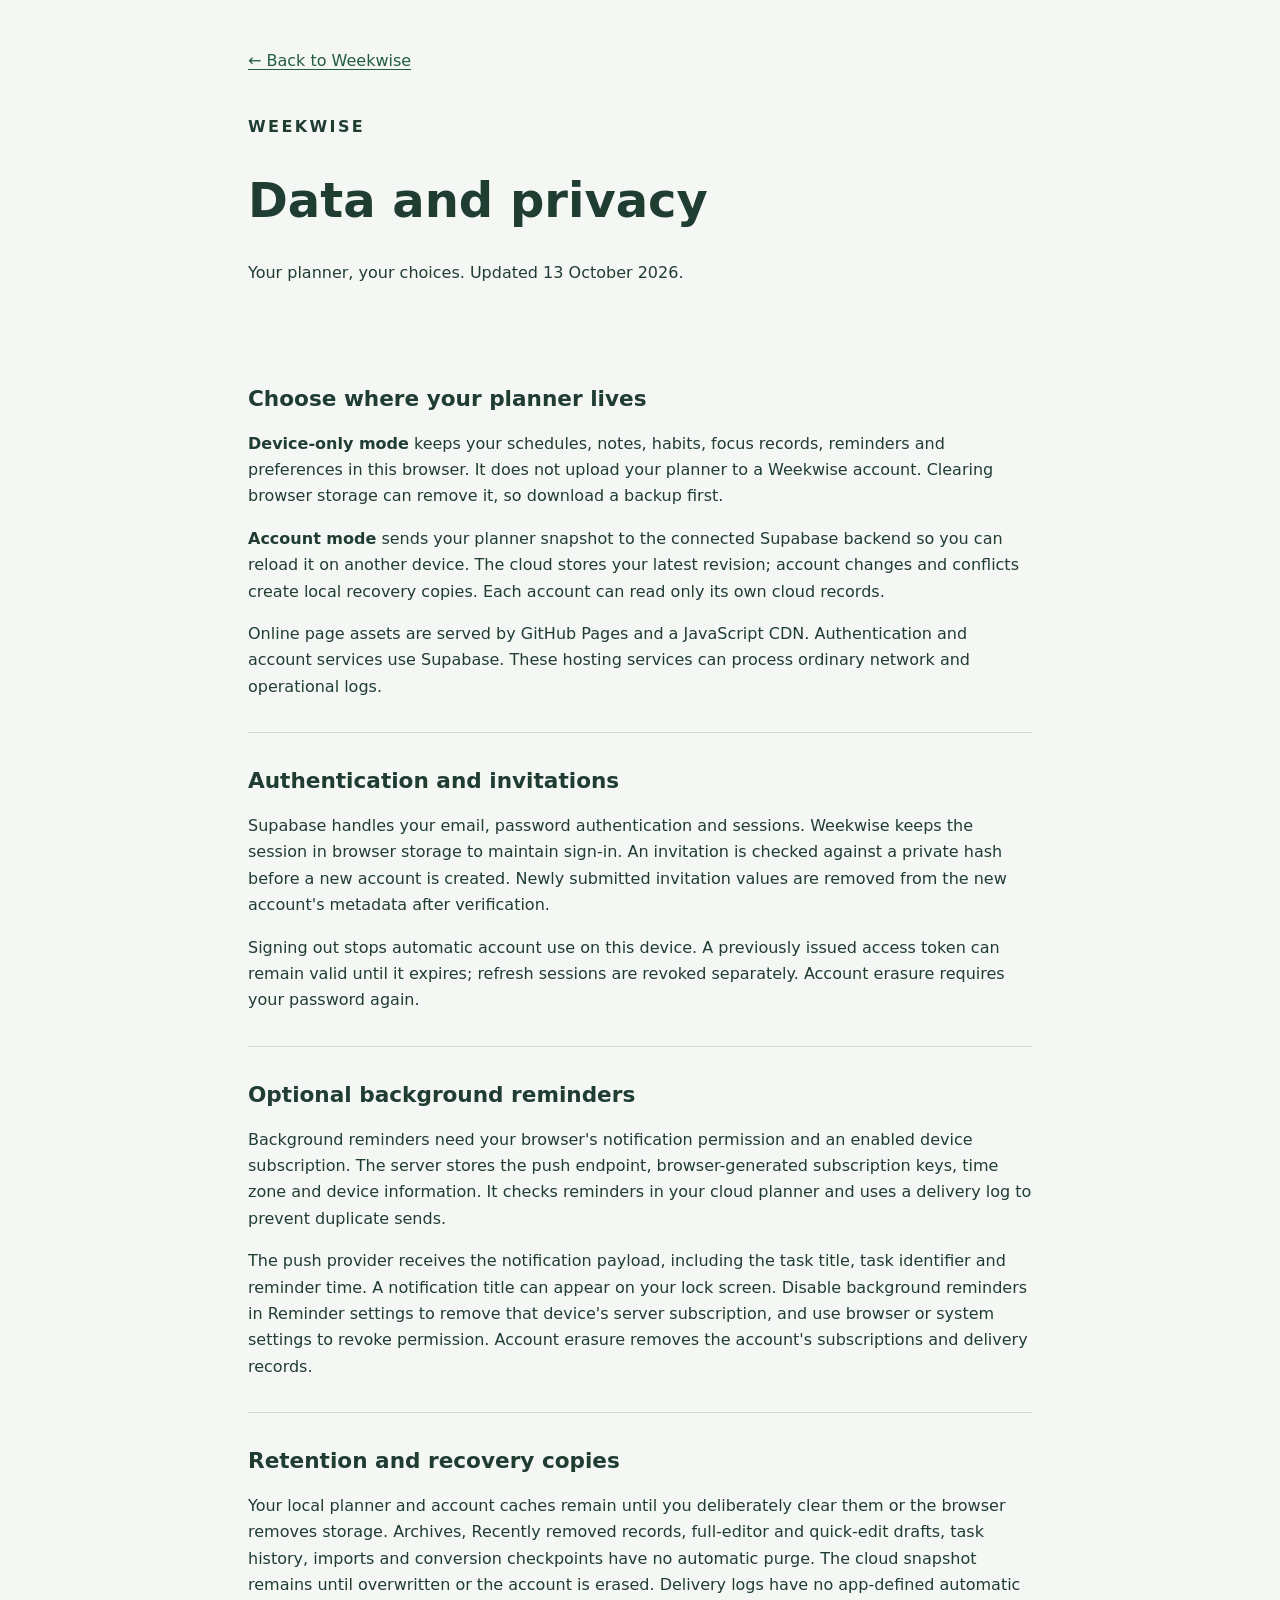
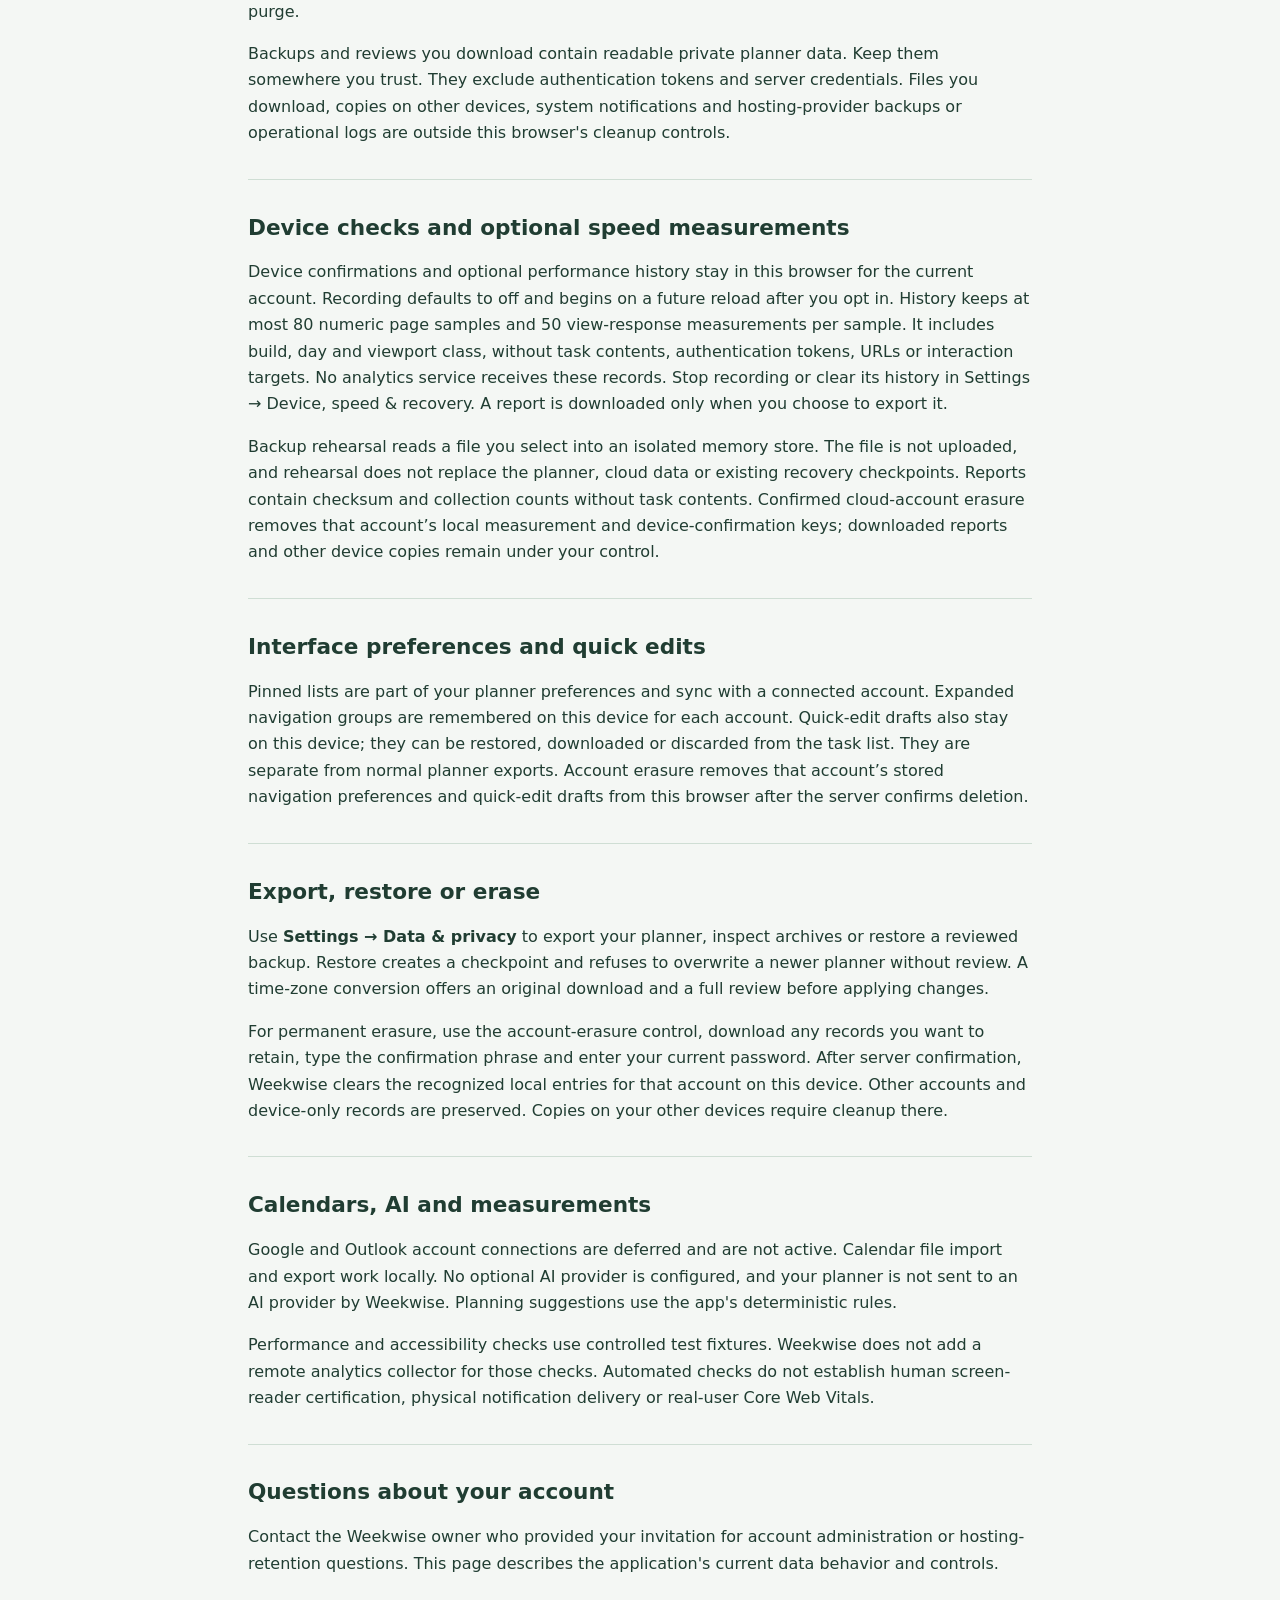
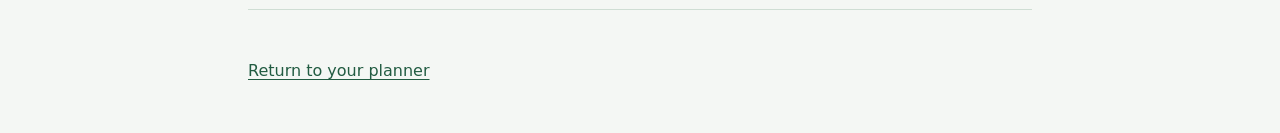
==== privacy.html @ 441f397d "Add private device evidence, safe backup rehearsal and cross-browser checks" ====
<!doctype html>
<html lang="en"><head><meta charset="utf-8"><meta name="viewport" content="width=device-width,initial-scale=1"><meta name="color-scheme" content="light dark"><title>Data and privacy · Weekwise</title><link rel="icon" href="./icons/icon.svg"><link rel="stylesheet" href="./css/weekwise-privacy.css"></head>
<body><a class="skip-link" href="#privacyMain">Skip to privacy information</a><header><a href="./">← Back to Weekwise</a><p>WEEKWISE</p><h1>Data and privacy</h1><p>Your planner, your choices. Updated 13 October 2026.</p></header>
<main id="privacyMain" tabindex="-1">
<section><h2>Choose where your planner lives</h2><p><strong>Device-only mode</strong> keeps your schedules, notes, habits, focus records, reminders and preferences in this browser. It does not upload your planner to a Weekwise account. Clearing browser storage can remove it, so download a backup first.</p><p><strong>Account mode</strong> sends your planner snapshot to the connected Supabase backend so you can reload it on another device. The cloud stores your latest revision; account changes and conflicts create local recovery copies. Each account can read only its own cloud records.</p><p>Online page assets are served by GitHub Pages and a JavaScript CDN. Authentication and account services use Supabase. These hosting services can process ordinary network and operational logs.</p></section>
<section><h2>Authentication and invitations</h2><p>Supabase handles your email, password authentication and sessions. Weekwise keeps the session in browser storage to maintain sign-in. An invitation is checked against a private hash before a new account is created. Newly submitted invitation values are removed from the new account's metadata after verification.</p><p>Signing out stops automatic account use on this device. A previously issued access token can remain valid until it expires; refresh sessions are revoked separately. Account erasure requires your password again.</p></section>
<section><h2>Optional background reminders</h2><p>Background reminders need your browser's notification permission and an enabled device subscription. The server stores the push endpoint, browser-generated subscription keys, time zone and device information. It checks reminders in your cloud planner and uses a delivery log to prevent duplicate sends.</p><p>The push provider receives the notification payload, including the task title, task identifier and reminder time. A notification title can appear on your lock screen. Disable background reminders in Reminder settings to remove that device's server subscription, and use browser or system settings to revoke permission. Account erasure removes the account's subscriptions and delivery records.</p></section>
<section><h2>Retention and recovery copies</h2><p>Your local planner and account caches remain until you deliberately clear them or the browser removes storage. Archives, Recently removed records, full-editor and quick-edit drafts, task history, imports and conversion checkpoints have no automatic purge. The cloud snapshot remains until overwritten or the account is erased. Delivery logs have no app-defined automatic purge.</p><p>Backups and reviews you download contain readable private planner data. Keep them somewhere you trust. They exclude authentication tokens and server credentials. Files you download, copies on other devices, system notifications and hosting-provider backups or operational logs are outside this browser's cleanup controls.</p></section>
<section><h2>Device checks and optional speed measurements</h2><p>Device confirmations and optional performance history stay in this browser for the current account. Recording defaults to off and begins on a future reload after you opt in. History keeps at most 80 numeric page samples and 50 view-response measurements per sample. It includes build, day and viewport class, without task contents, authentication tokens, URLs or interaction targets. No analytics service receives these records. Stop recording or clear its history in Settings → Device, speed &amp; recovery. A report is downloaded only when you choose to export it.</p><p>Backup rehearsal reads a file you select into an isolated memory store. The file is not uploaded, and rehearsal does not replace the planner, cloud data or existing recovery checkpoints. Reports contain checksum and collection counts without task contents. Confirmed cloud-account erasure removes that account’s local measurement and device-confirmation keys; downloaded reports and other device copies remain under your control.</p></section><section><h2>Interface preferences and quick edits</h2><p>Pinned lists are part of your planner preferences and sync with a connected account. Expanded navigation groups are remembered on this device for each account. Quick-edit drafts also stay on this device; they can be restored, downloaded or discarded from the task list. They are separate from normal planner exports. Account erasure removes that account’s stored navigation preferences and quick-edit drafts from this browser after the server confirms deletion.</p></section>
<section><h2>Export, restore or erase</h2><p>Use <strong>Settings → Data & privacy</strong> to export your planner, inspect archives or restore a reviewed backup. Restore creates a checkpoint and refuses to overwrite a newer planner without review. A time-zone conversion offers an original download and a full review before applying changes.</p><p>For permanent erasure, use the account-erasure control, download any records you want to retain, type the confirmation phrase and enter your current password. After server confirmation, Weekwise clears the recognized local entries for that account on this device. Other accounts and device-only records are preserved. Copies on your other devices require cleanup there.</p></section>
<section><h2>Calendars, AI and measurements</h2><p>Google and Outlook account connections are deferred and are not active. Calendar file import and export work locally. No optional AI provider is configured, and your planner is not sent to an AI provider by Weekwise. Planning suggestions use the app's deterministic rules.</p><p>Performance and accessibility checks use controlled test fixtures. Weekwise does not add a remote analytics collector for those checks. Automated checks do not establish human screen-reader certification, physical notification delivery or real-user Core Web Vitals.</p></section>
<section><h2>Questions about your account</h2><p>Contact the Weekwise owner who provided your invitation for account administration or hosting-retention questions. This page describes the application's current data behavior and controls.</p></section>
</main><footer><a href="./">Return to your planner</a></footer></body></html>
---- css/weekwise-privacy.css ----
:root{color-scheme:light dark;font-family:system-ui,sans-serif;line-height:1.65;color:#203d32;background:#f4f7f4}*{box-sizing:border-box}body{margin:0}header,main,footer{max-width:52rem;margin:auto;padding:1.5rem}header{padding-top:3rem}header p:first-of-type{letter-spacing:.15em;font-weight:700;margin-top:2.5rem}h1{font-size:clamp(2rem,7vw,3rem);line-height:1.15}h2{font-size:1.35rem;line-height:1.3}section{padding:1rem 0;border-bottom:1px solid #cfded4}a{color:#225c42;text-underline-offset:.2em}a:focus-visible{outline:3px solid #438f61;outline-offset:4px}.skip-link{position:absolute;top:0;left:1rem;padding:.75rem;background:#fff;transform:translateY(-120%)}.skip-link:focus{transform:none}p{overflow-wrap:anywhere}footer{padding-bottom:3rem}@media(prefers-color-scheme:dark){:root{color:#e2efe5;background:#13271f}a{color:#9ad7ae}section{border-color:#395246}.skip-link{background:#203d32}}@media(prefers-reduced-motion:reduce){*{scroll-behavior:auto}}
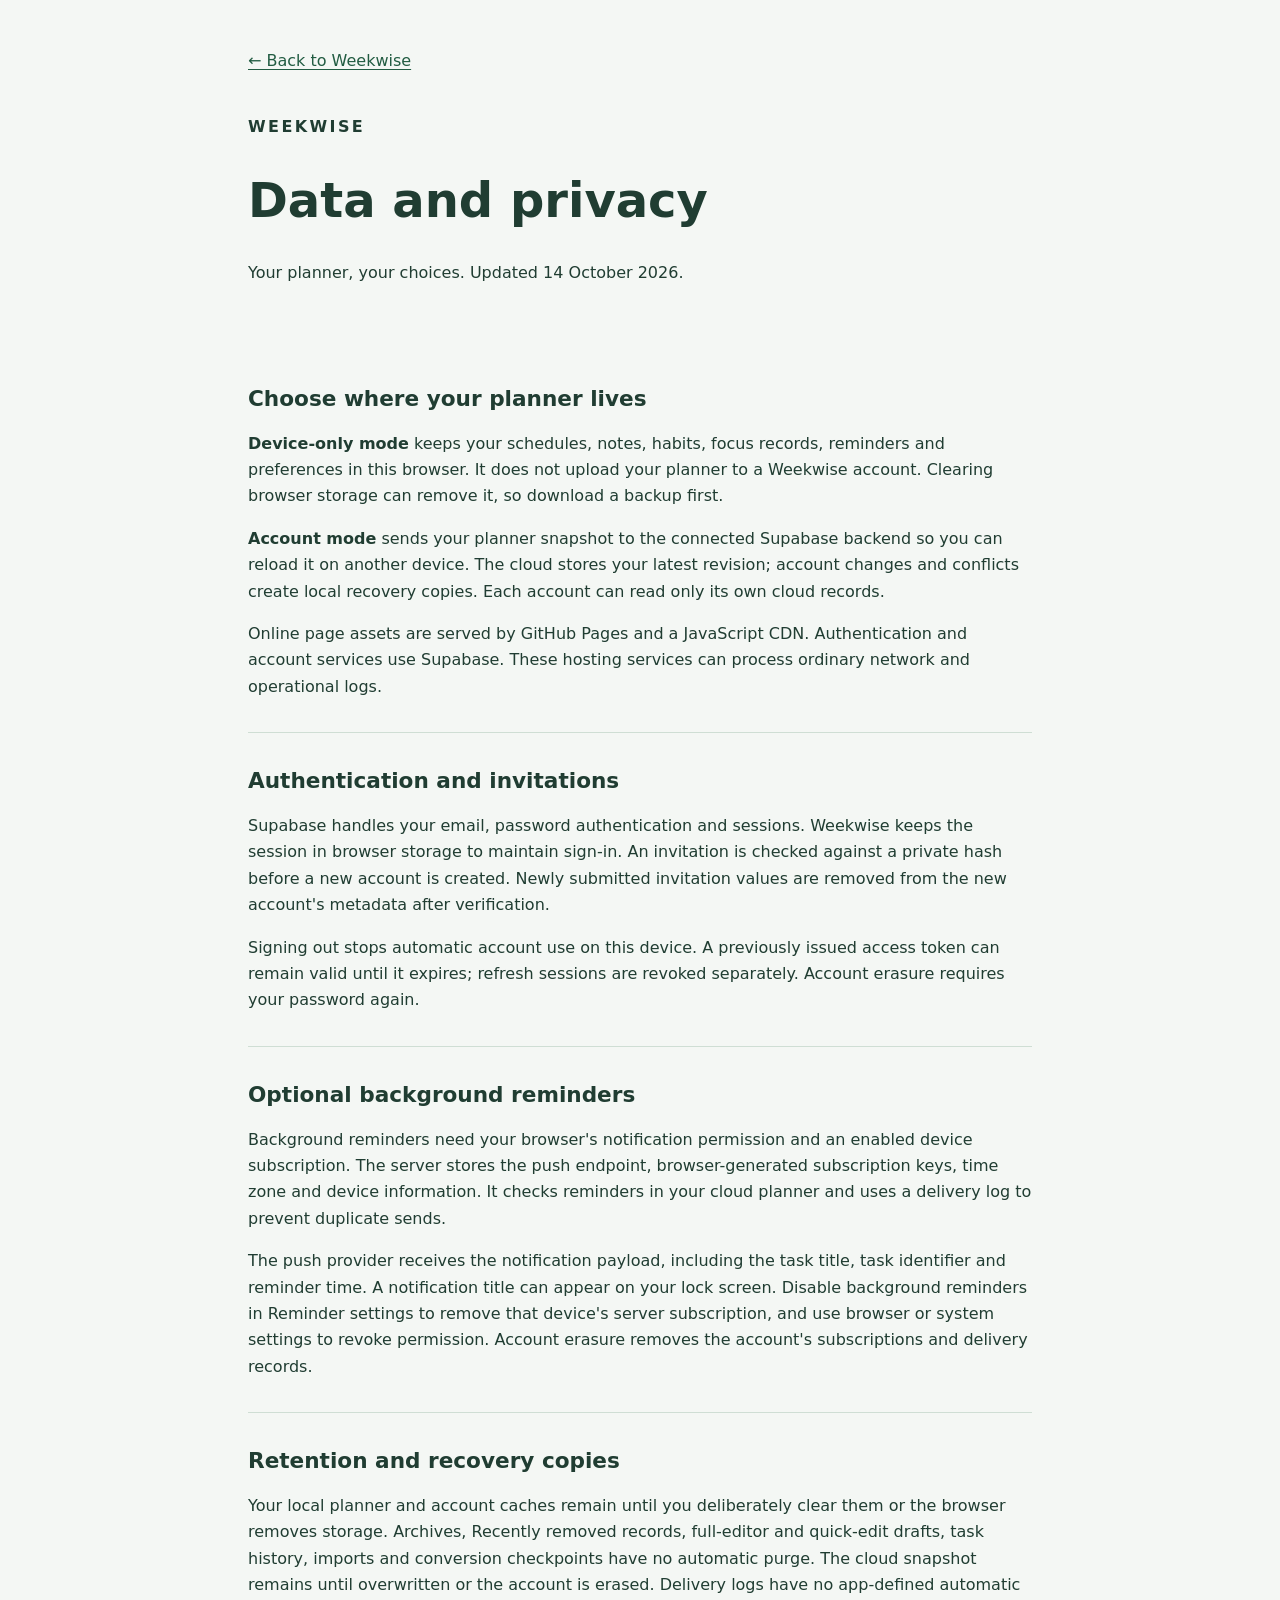
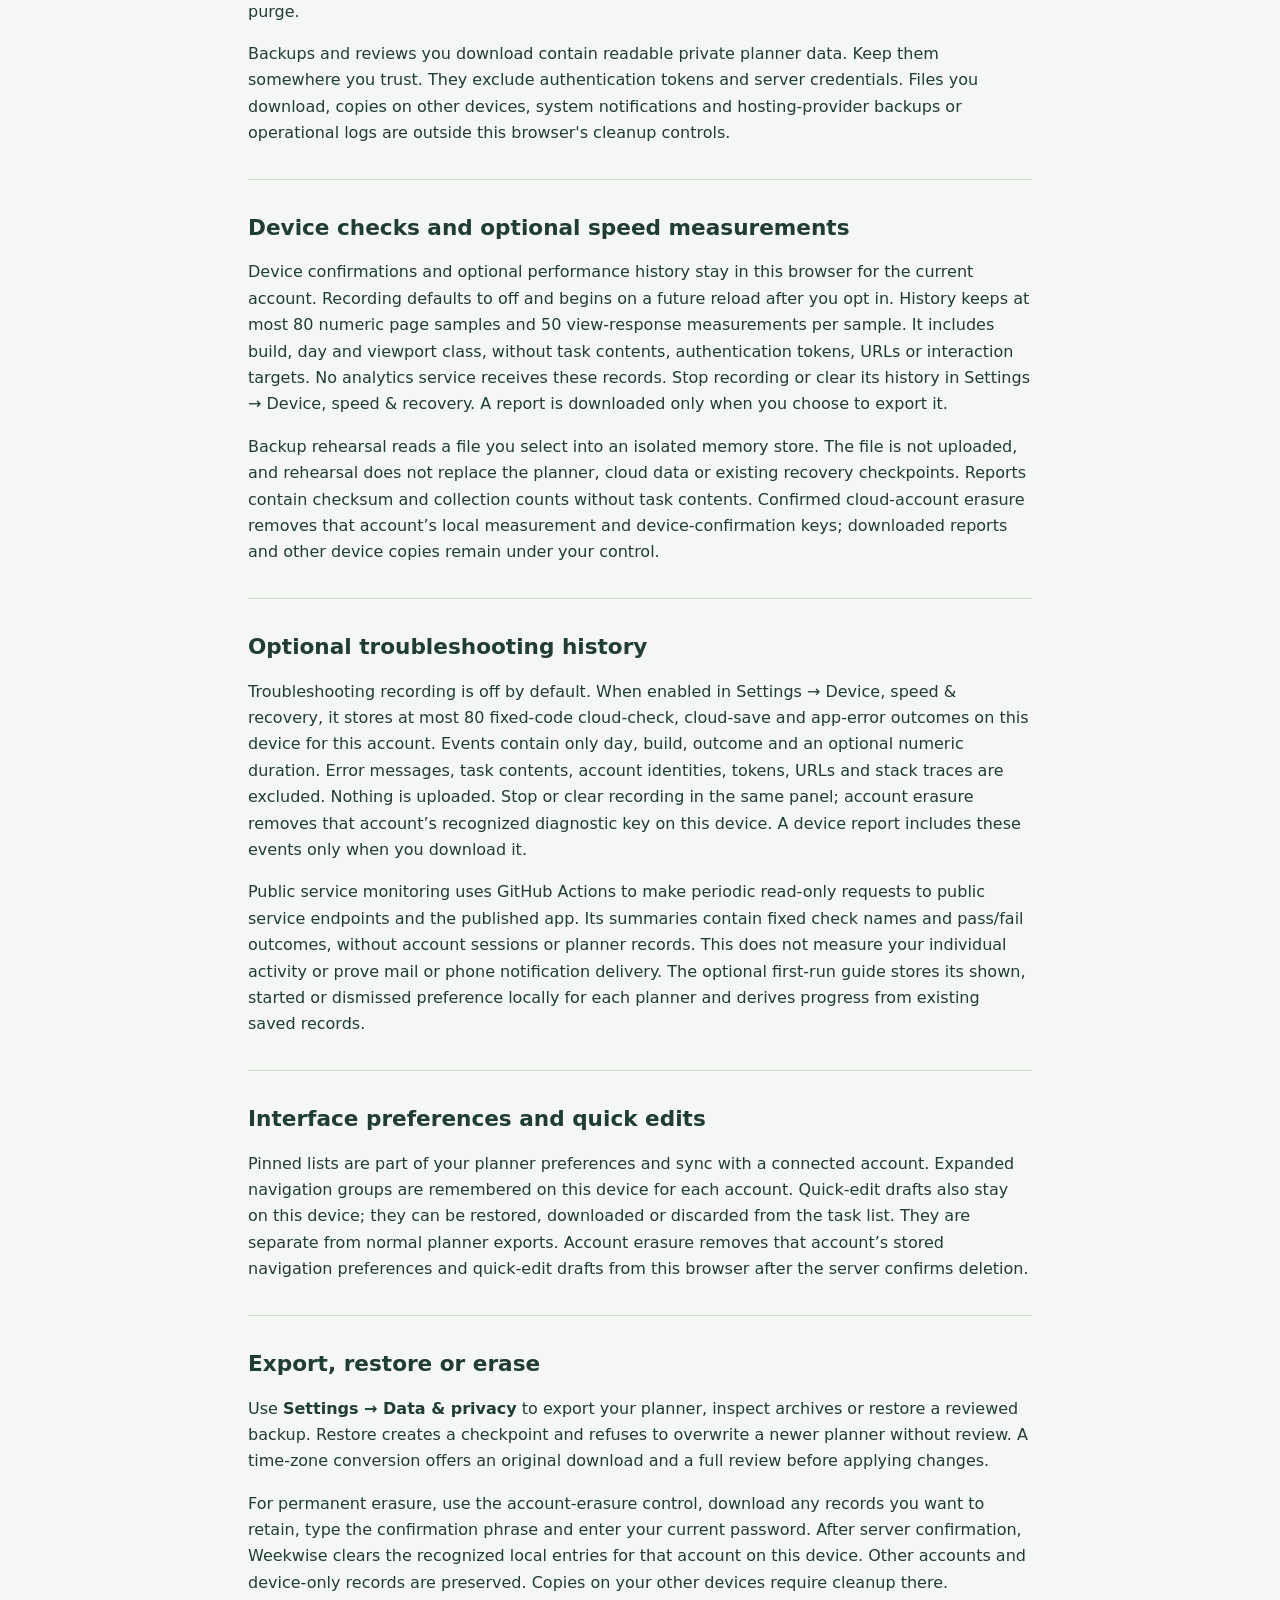
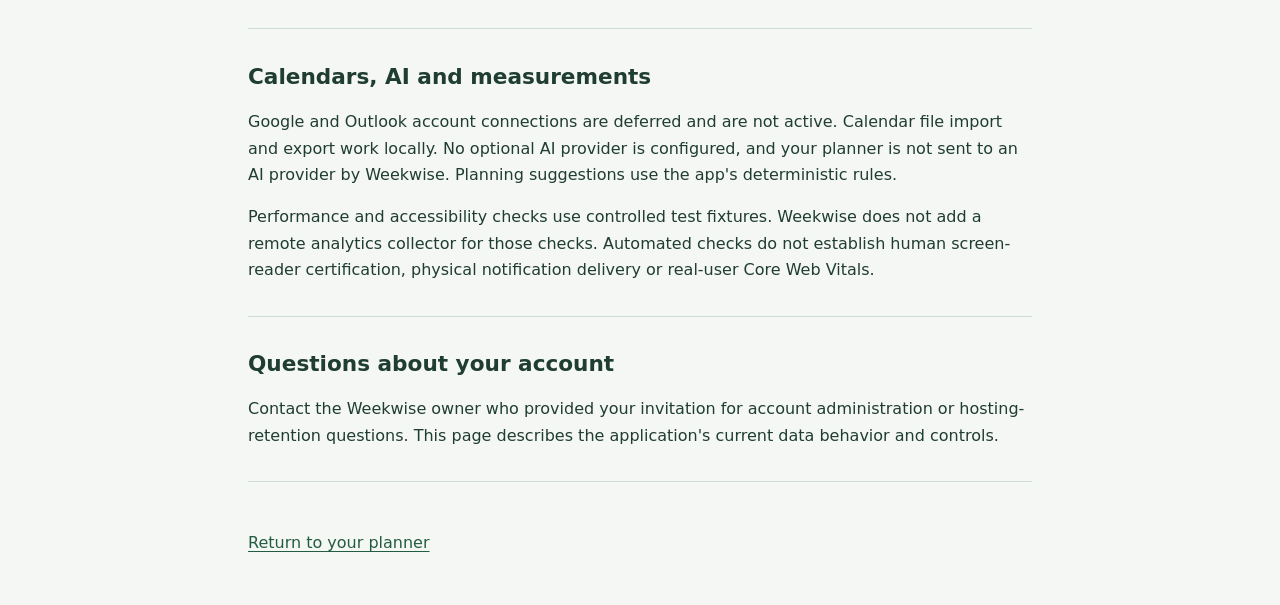
==== commit 42c3e707: "Improve Weekwise first-plan guidance, sync diagnostics and service operations" ====
--- a/privacy.html
+++ b/privacy.html
@@ -1,12 +1,12 @@
 <!doctype html>
 <html lang="en"><head><meta charset="utf-8"><meta name="viewport" content="width=device-width,initial-scale=1"><meta name="color-scheme" content="light dark"><title>Data and privacy · Weekwise</title><link rel="icon" href="./icons/icon.svg"><link rel="stylesheet" href="./css/weekwise-privacy.css"></head>
-<body><a class="skip-link" href="#privacyMain">Skip to privacy information</a><header><a href="./">← Back to Weekwise</a><p>WEEKWISE</p><h1>Data and privacy</h1><p>Your planner, your choices. Updated 13 October 2026.</p></header>
+<body><a class="skip-link" href="#privacyMain">Skip to privacy information</a><header><a href="./">← Back to Weekwise</a><p>WEEKWISE</p><h1>Data and privacy</h1><p>Your planner, your choices. Updated 14 October 2026.</p></header>
 <main id="privacyMain" tabindex="-1">
 <section><h2>Choose where your planner lives</h2><p><strong>Device-only mode</strong> keeps your schedules, notes, habits, focus records, reminders and preferences in this browser. It does not upload your planner to a Weekwise account. Clearing browser storage can remove it, so download a backup first.</p><p><strong>Account mode</strong> sends your planner snapshot to the connected Supabase backend so you can reload it on another device. The cloud stores your latest revision; account changes and conflicts create local recovery copies. Each account can read only its own cloud records.</p><p>Online page assets are served by GitHub Pages and a JavaScript CDN. Authentication and account services use Supabase. These hosting services can process ordinary network and operational logs.</p></section>
 <section><h2>Authentication and invitations</h2><p>Supabase handles your email, password authentication and sessions. Weekwise keeps the session in browser storage to maintain sign-in. An invitation is checked against a private hash before a new account is created. Newly submitted invitation values are removed from the new account's metadata after verification.</p><p>Signing out stops automatic account use on this device. A previously issued access token can remain valid until it expires; refresh sessions are revoked separately. Account erasure requires your password again.</p></section>
 <section><h2>Optional background reminders</h2><p>Background reminders need your browser's notification permission and an enabled device subscription. The server stores the push endpoint, browser-generated subscription keys, time zone and device information. It checks reminders in your cloud planner and uses a delivery log to prevent duplicate sends.</p><p>The push provider receives the notification payload, including the task title, task identifier and reminder time. A notification title can appear on your lock screen. Disable background reminders in Reminder settings to remove that device's server subscription, and use browser or system settings to revoke permission. Account erasure removes the account's subscriptions and delivery records.</p></section>
 <section><h2>Retention and recovery copies</h2><p>Your local planner and account caches remain until you deliberately clear them or the browser removes storage. Archives, Recently removed records, full-editor and quick-edit drafts, task history, imports and conversion checkpoints have no automatic purge. The cloud snapshot remains until overwritten or the account is erased. Delivery logs have no app-defined automatic purge.</p><p>Backups and reviews you download contain readable private planner data. Keep them somewhere you trust. They exclude authentication tokens and server credentials. Files you download, copies on other devices, system notifications and hosting-provider backups or operational logs are outside this browser's cleanup controls.</p></section>
-<section><h2>Device checks and optional speed measurements</h2><p>Device confirmations and optional performance history stay in this browser for the current account. Recording defaults to off and begins on a future reload after you opt in. History keeps at most 80 numeric page samples and 50 view-response measurements per sample. It includes build, day and viewport class, without task contents, authentication tokens, URLs or interaction targets. No analytics service receives these records. Stop recording or clear its history in Settings → Device, speed &amp; recovery. A report is downloaded only when you choose to export it.</p><p>Backup rehearsal reads a file you select into an isolated memory store. The file is not uploaded, and rehearsal does not replace the planner, cloud data or existing recovery checkpoints. Reports contain checksum and collection counts without task contents. Confirmed cloud-account erasure removes that account’s local measurement and device-confirmation keys; downloaded reports and other device copies remain under your control.</p></section><section><h2>Interface preferences and quick edits</h2><p>Pinned lists are part of your planner preferences and sync with a connected account. Expanded navigation groups are remembered on this device for each account. Quick-edit drafts also stay on this device; they can be restored, downloaded or discarded from the task list. They are separate from normal planner exports. Account erasure removes that account’s stored navigation preferences and quick-edit drafts from this browser after the server confirms deletion.</p></section>
+<section><h2>Device checks and optional speed measurements</h2><p>Device confirmations and optional performance history stay in this browser for the current account. Recording defaults to off and begins on a future reload after you opt in. History keeps at most 80 numeric page samples and 50 view-response measurements per sample. It includes build, day and viewport class, without task contents, authentication tokens, URLs or interaction targets. No analytics service receives these records. Stop recording or clear its history in Settings → Device, speed &amp; recovery. A report is downloaded only when you choose to export it.</p><p>Backup rehearsal reads a file you select into an isolated memory store. The file is not uploaded, and rehearsal does not replace the planner, cloud data or existing recovery checkpoints. Reports contain checksum and collection counts without task contents. Confirmed cloud-account erasure removes that account’s local measurement and device-confirmation keys; downloaded reports and other device copies remain under your control.</p></section><section><h2>Optional troubleshooting history</h2><p>Troubleshooting recording is off by default. When enabled in Settings → Device, speed &amp; recovery, it stores at most 80 fixed-code cloud-check, cloud-save and app-error outcomes on this device for this account. Events contain only day, build, outcome and an optional numeric duration. Error messages, task contents, account identities, tokens, URLs and stack traces are excluded. Nothing is uploaded. Stop or clear recording in the same panel; account erasure removes that account’s recognized diagnostic key on this device. A device report includes these events only when you download it.</p><p>Public service monitoring uses GitHub Actions to make periodic read-only requests to public service endpoints and the published app. Its summaries contain fixed check names and pass/fail outcomes, without account sessions or planner records. This does not measure your individual activity or prove mail or phone notification delivery. The optional first-run guide stores its shown, started or dismissed preference locally for each planner and derives progress from existing saved records.</p></section><section><h2>Interface preferences and quick edits</h2><p>Pinned lists are part of your planner preferences and sync with a connected account. Expanded navigation groups are remembered on this device for each account. Quick-edit drafts also stay on this device; they can be restored, downloaded or discarded from the task list. They are separate from normal planner exports. Account erasure removes that account’s stored navigation preferences and quick-edit drafts from this browser after the server confirms deletion.</p></section>
 <section><h2>Export, restore or erase</h2><p>Use <strong>Settings → Data & privacy</strong> to export your planner, inspect archives or restore a reviewed backup. Restore creates a checkpoint and refuses to overwrite a newer planner without review. A time-zone conversion offers an original download and a full review before applying changes.</p><p>For permanent erasure, use the account-erasure control, download any records you want to retain, type the confirmation phrase and enter your current password. After server confirmation, Weekwise clears the recognized local entries for that account on this device. Other accounts and device-only records are preserved. Copies on your other devices require cleanup there.</p></section>
 <section><h2>Calendars, AI and measurements</h2><p>Google and Outlook account connections are deferred and are not active. Calendar file import and export work locally. No optional AI provider is configured, and your planner is not sent to an AI provider by Weekwise. Planning suggestions use the app's deterministic rules.</p><p>Performance and accessibility checks use controlled test fixtures. Weekwise does not add a remote analytics collector for those checks. Automated checks do not establish human screen-reader certification, physical notification delivery or real-user Core Web Vitals.</p></section>
 <section><h2>Questions about your account</h2><p>Contact the Weekwise owner who provided your invitation for account administration or hosting-retention questions. This page describes the application's current data behavior and controls.</p></section>
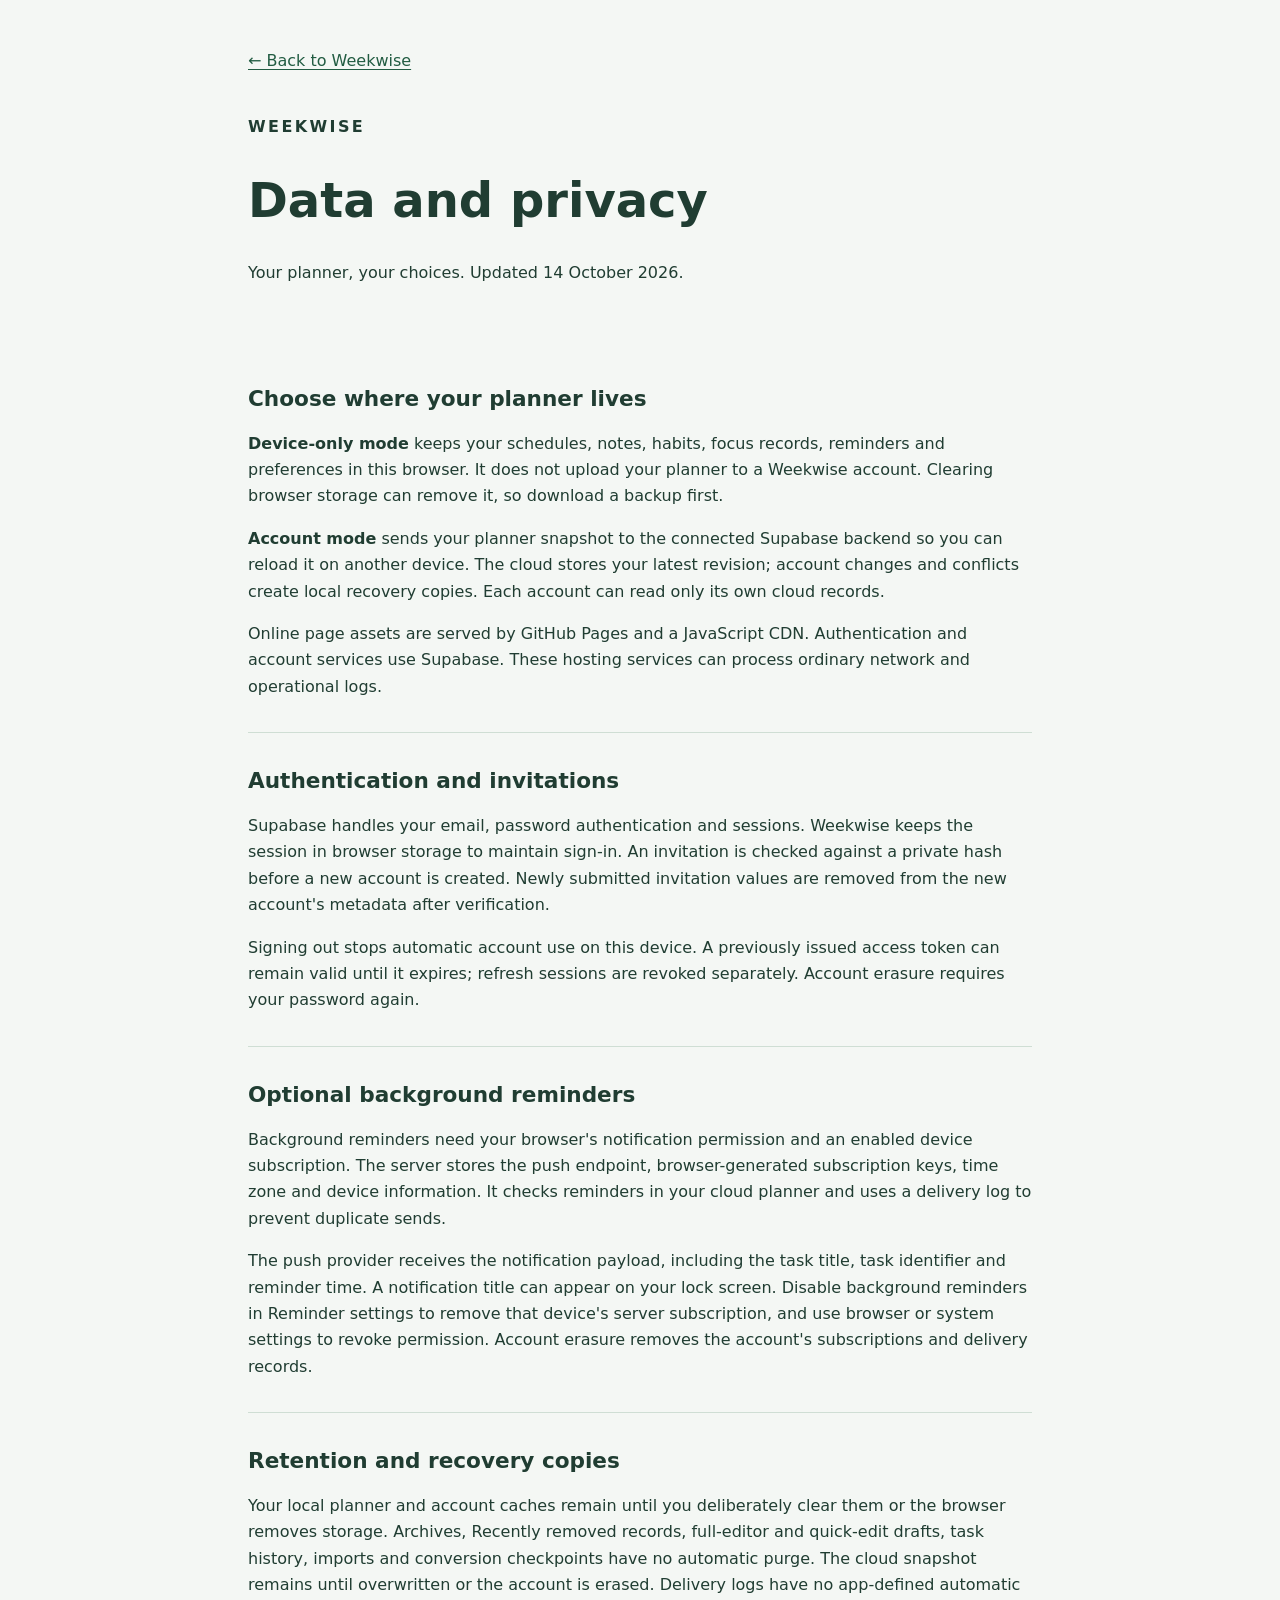
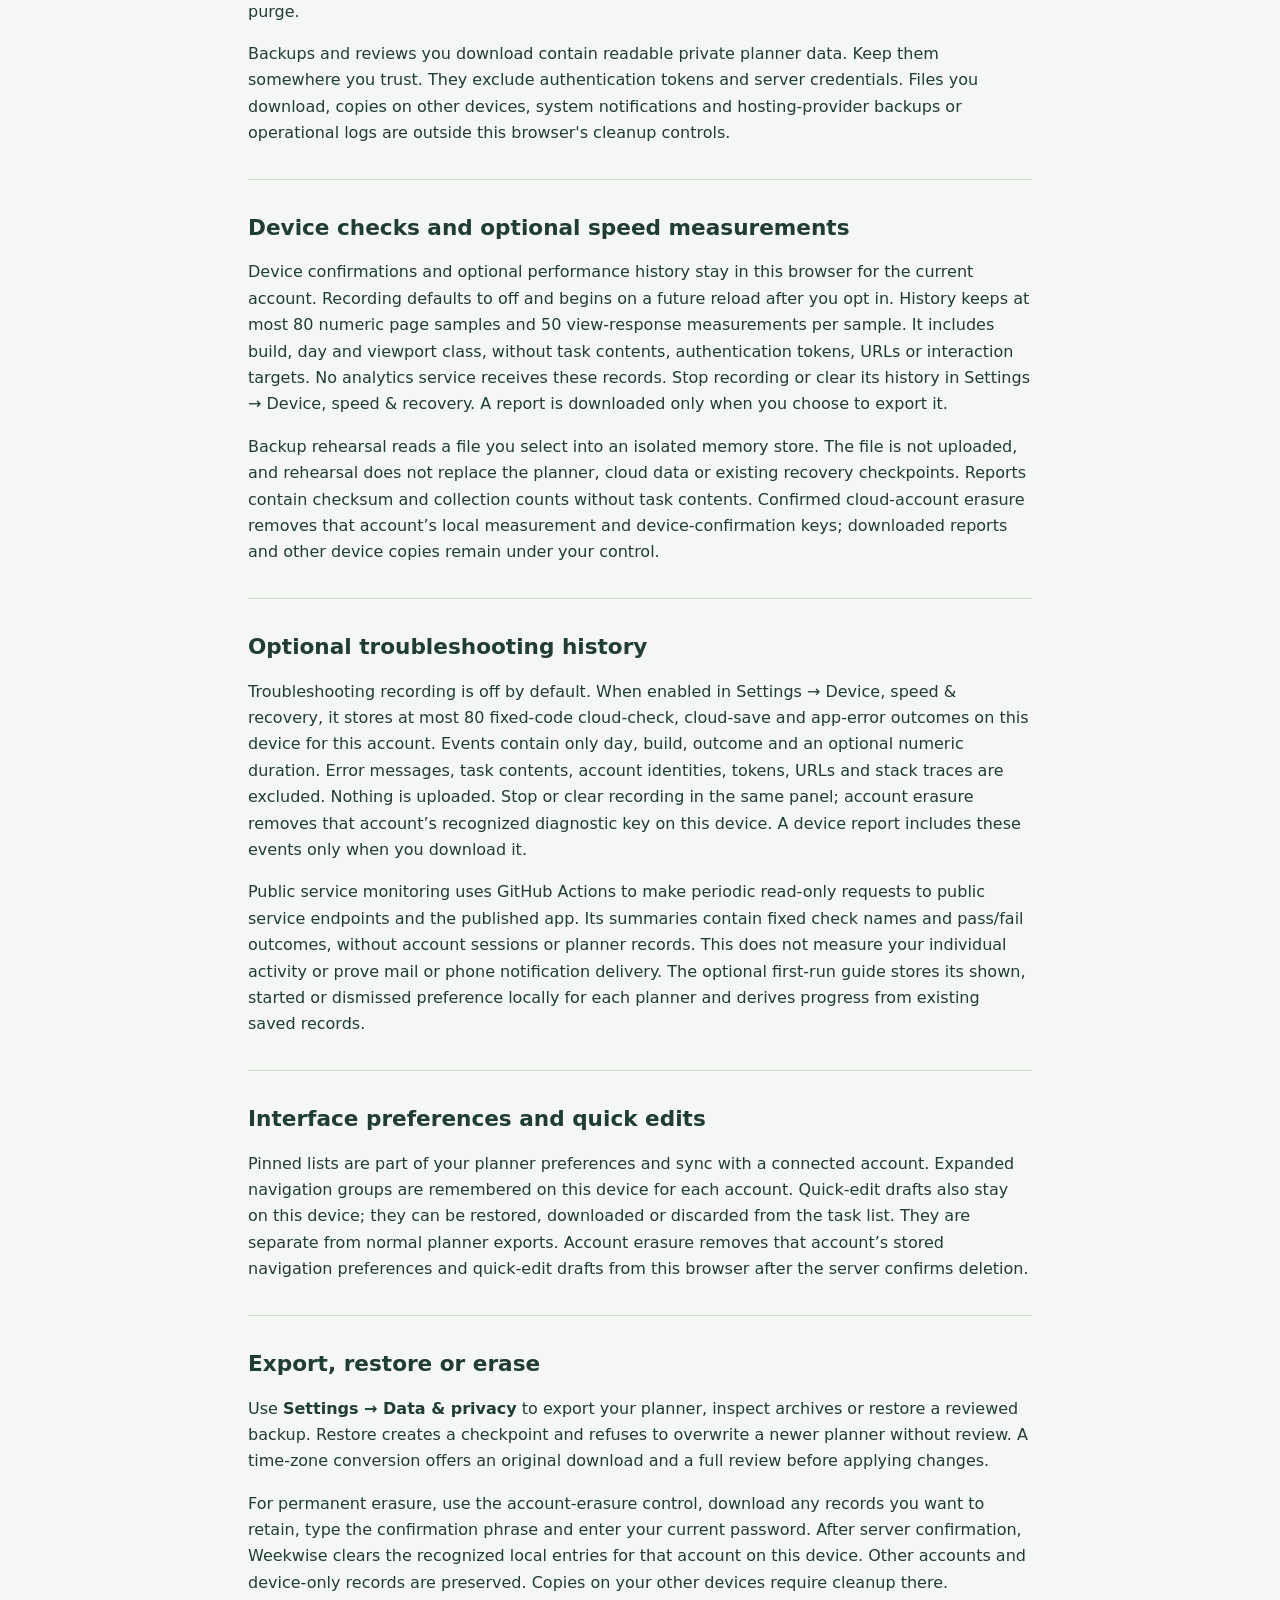
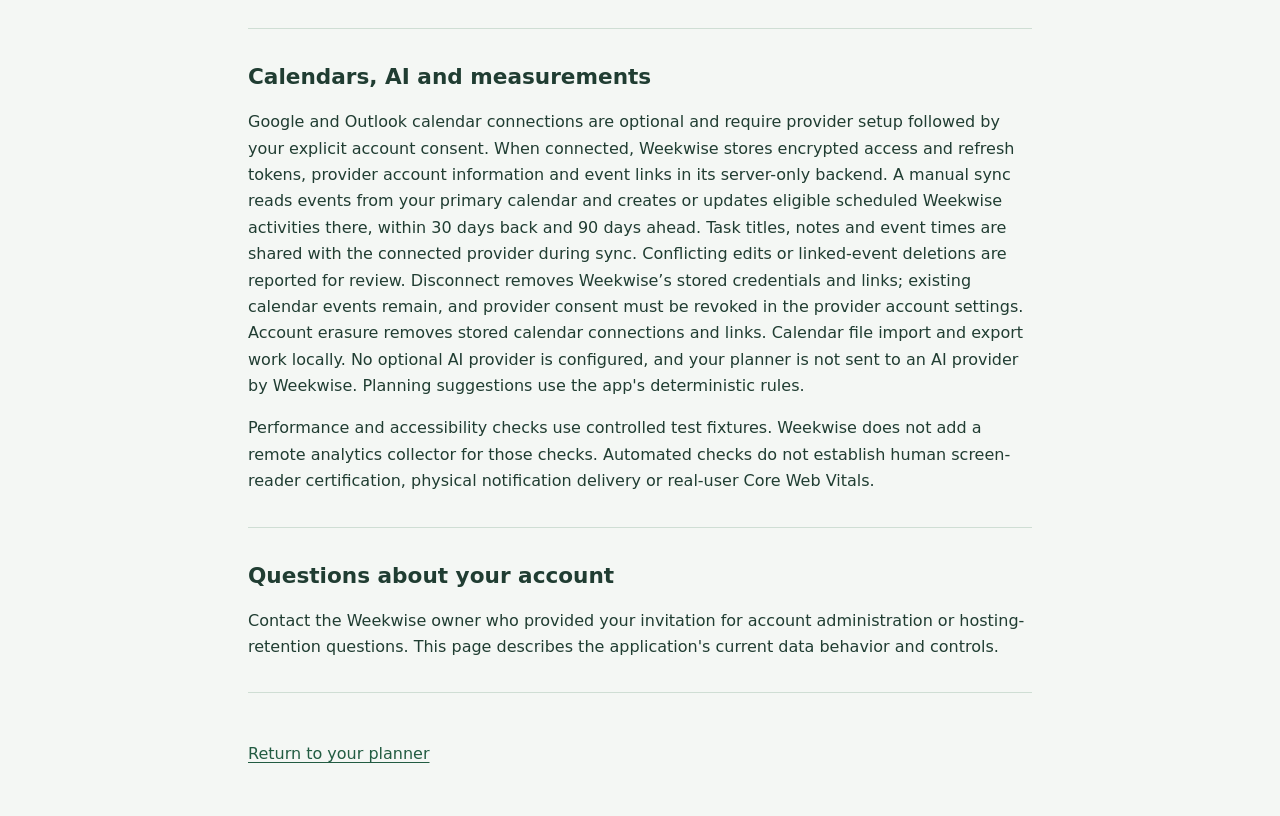
==== commit ec749eac: "Prepare safe Google and Outlook calendar activation" ====
--- a/privacy.html
+++ b/privacy.html
@@ -8,6 +8,6 @@
 <section><h2>Retention and recovery copies</h2><p>Your local planner and account caches remain until you deliberately clear them or the browser removes storage. Archives, Recently removed records, full-editor and quick-edit drafts, task history, imports and conversion checkpoints have no automatic purge. The cloud snapshot remains until overwritten or the account is erased. Delivery logs have no app-defined automatic purge.</p><p>Backups and reviews you download contain readable private planner data. Keep them somewhere you trust. They exclude authentication tokens and server credentials. Files you download, copies on other devices, system notifications and hosting-provider backups or operational logs are outside this browser's cleanup controls.</p></section>
 <section><h2>Device checks and optional speed measurements</h2><p>Device confirmations and optional performance history stay in this browser for the current account. Recording defaults to off and begins on a future reload after you opt in. History keeps at most 80 numeric page samples and 50 view-response measurements per sample. It includes build, day and viewport class, without task contents, authentication tokens, URLs or interaction targets. No analytics service receives these records. Stop recording or clear its history in Settings → Device, speed &amp; recovery. A report is downloaded only when you choose to export it.</p><p>Backup rehearsal reads a file you select into an isolated memory store. The file is not uploaded, and rehearsal does not replace the planner, cloud data or existing recovery checkpoints. Reports contain checksum and collection counts without task contents. Confirmed cloud-account erasure removes that account’s local measurement and device-confirmation keys; downloaded reports and other device copies remain under your control.</p></section><section><h2>Optional troubleshooting history</h2><p>Troubleshooting recording is off by default. When enabled in Settings → Device, speed &amp; recovery, it stores at most 80 fixed-code cloud-check, cloud-save and app-error outcomes on this device for this account. Events contain only day, build, outcome and an optional numeric duration. Error messages, task contents, account identities, tokens, URLs and stack traces are excluded. Nothing is uploaded. Stop or clear recording in the same panel; account erasure removes that account’s recognized diagnostic key on this device. A device report includes these events only when you download it.</p><p>Public service monitoring uses GitHub Actions to make periodic read-only requests to public service endpoints and the published app. Its summaries contain fixed check names and pass/fail outcomes, without account sessions or planner records. This does not measure your individual activity or prove mail or phone notification delivery. The optional first-run guide stores its shown, started or dismissed preference locally for each planner and derives progress from existing saved records.</p></section><section><h2>Interface preferences and quick edits</h2><p>Pinned lists are part of your planner preferences and sync with a connected account. Expanded navigation groups are remembered on this device for each account. Quick-edit drafts also stay on this device; they can be restored, downloaded or discarded from the task list. They are separate from normal planner exports. Account erasure removes that account’s stored navigation preferences and quick-edit drafts from this browser after the server confirms deletion.</p></section>
 <section><h2>Export, restore or erase</h2><p>Use <strong>Settings → Data & privacy</strong> to export your planner, inspect archives or restore a reviewed backup. Restore creates a checkpoint and refuses to overwrite a newer planner without review. A time-zone conversion offers an original download and a full review before applying changes.</p><p>For permanent erasure, use the account-erasure control, download any records you want to retain, type the confirmation phrase and enter your current password. After server confirmation, Weekwise clears the recognized local entries for that account on this device. Other accounts and device-only records are preserved. Copies on your other devices require cleanup there.</p></section>
-<section><h2>Calendars, AI and measurements</h2><p>Google and Outlook account connections are deferred and are not active. Calendar file import and export work locally. No optional AI provider is configured, and your planner is not sent to an AI provider by Weekwise. Planning suggestions use the app's deterministic rules.</p><p>Performance and accessibility checks use controlled test fixtures. Weekwise does not add a remote analytics collector for those checks. Automated checks do not establish human screen-reader certification, physical notification delivery or real-user Core Web Vitals.</p></section>
+<section><h2>Calendars, AI and measurements</h2><p>Google and Outlook calendar connections are optional and require provider setup followed by your explicit account consent. When connected, Weekwise stores encrypted access and refresh tokens, provider account information and event links in its server-only backend. A manual sync reads events from your primary calendar and creates or updates eligible scheduled Weekwise activities there, within 30 days back and 90 days ahead. Task titles, notes and event times are shared with the connected provider during sync. Conflicting edits or linked-event deletions are reported for review. Disconnect removes Weekwise’s stored credentials and links; existing calendar events remain, and provider consent must be revoked in the provider account settings. Account erasure removes stored calendar connections and links. Calendar file import and export work locally. No optional AI provider is configured, and your planner is not sent to an AI provider by Weekwise. Planning suggestions use the app's deterministic rules.</p><p>Performance and accessibility checks use controlled test fixtures. Weekwise does not add a remote analytics collector for those checks. Automated checks do not establish human screen-reader certification, physical notification delivery or real-user Core Web Vitals.</p></section>
 <section><h2>Questions about your account</h2><p>Contact the Weekwise owner who provided your invitation for account administration or hosting-retention questions. This page describes the application's current data behavior and controls.</p></section>
 </main><footer><a href="./">Return to your planner</a></footer></body></html>
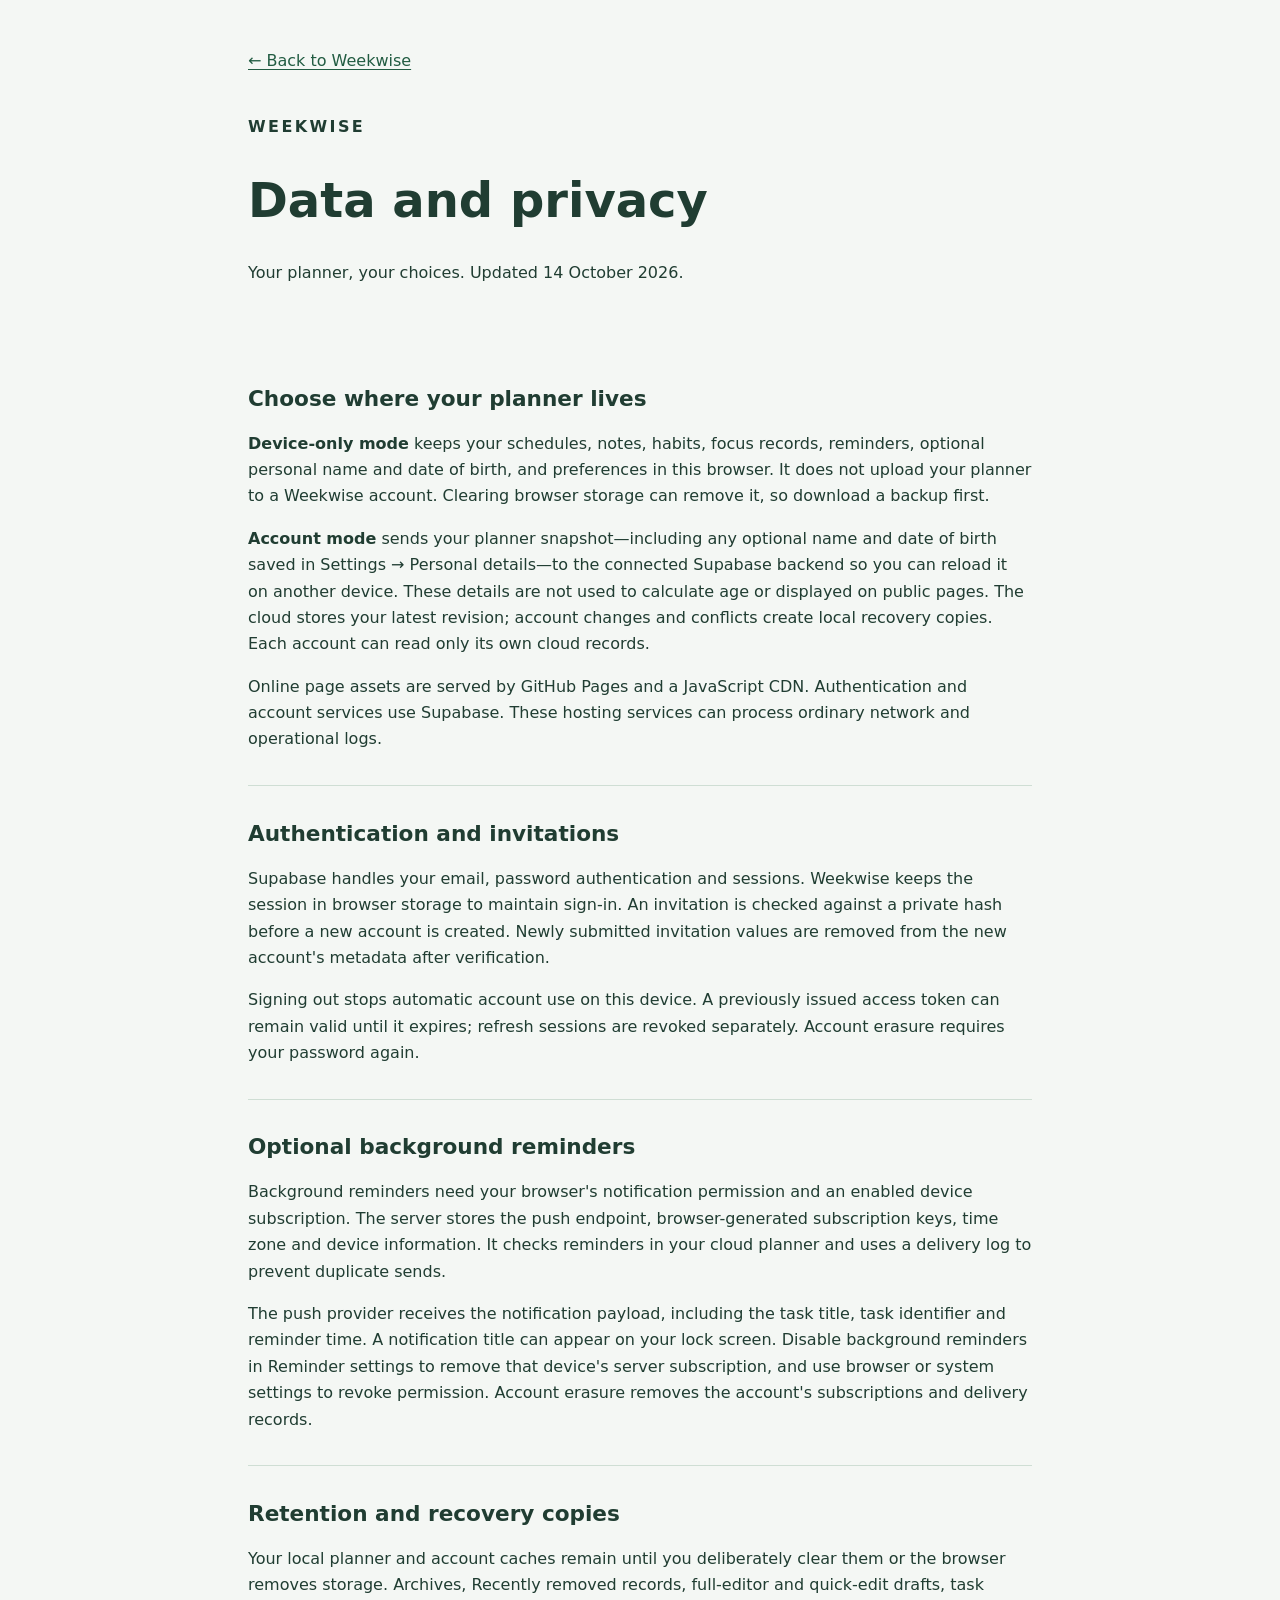
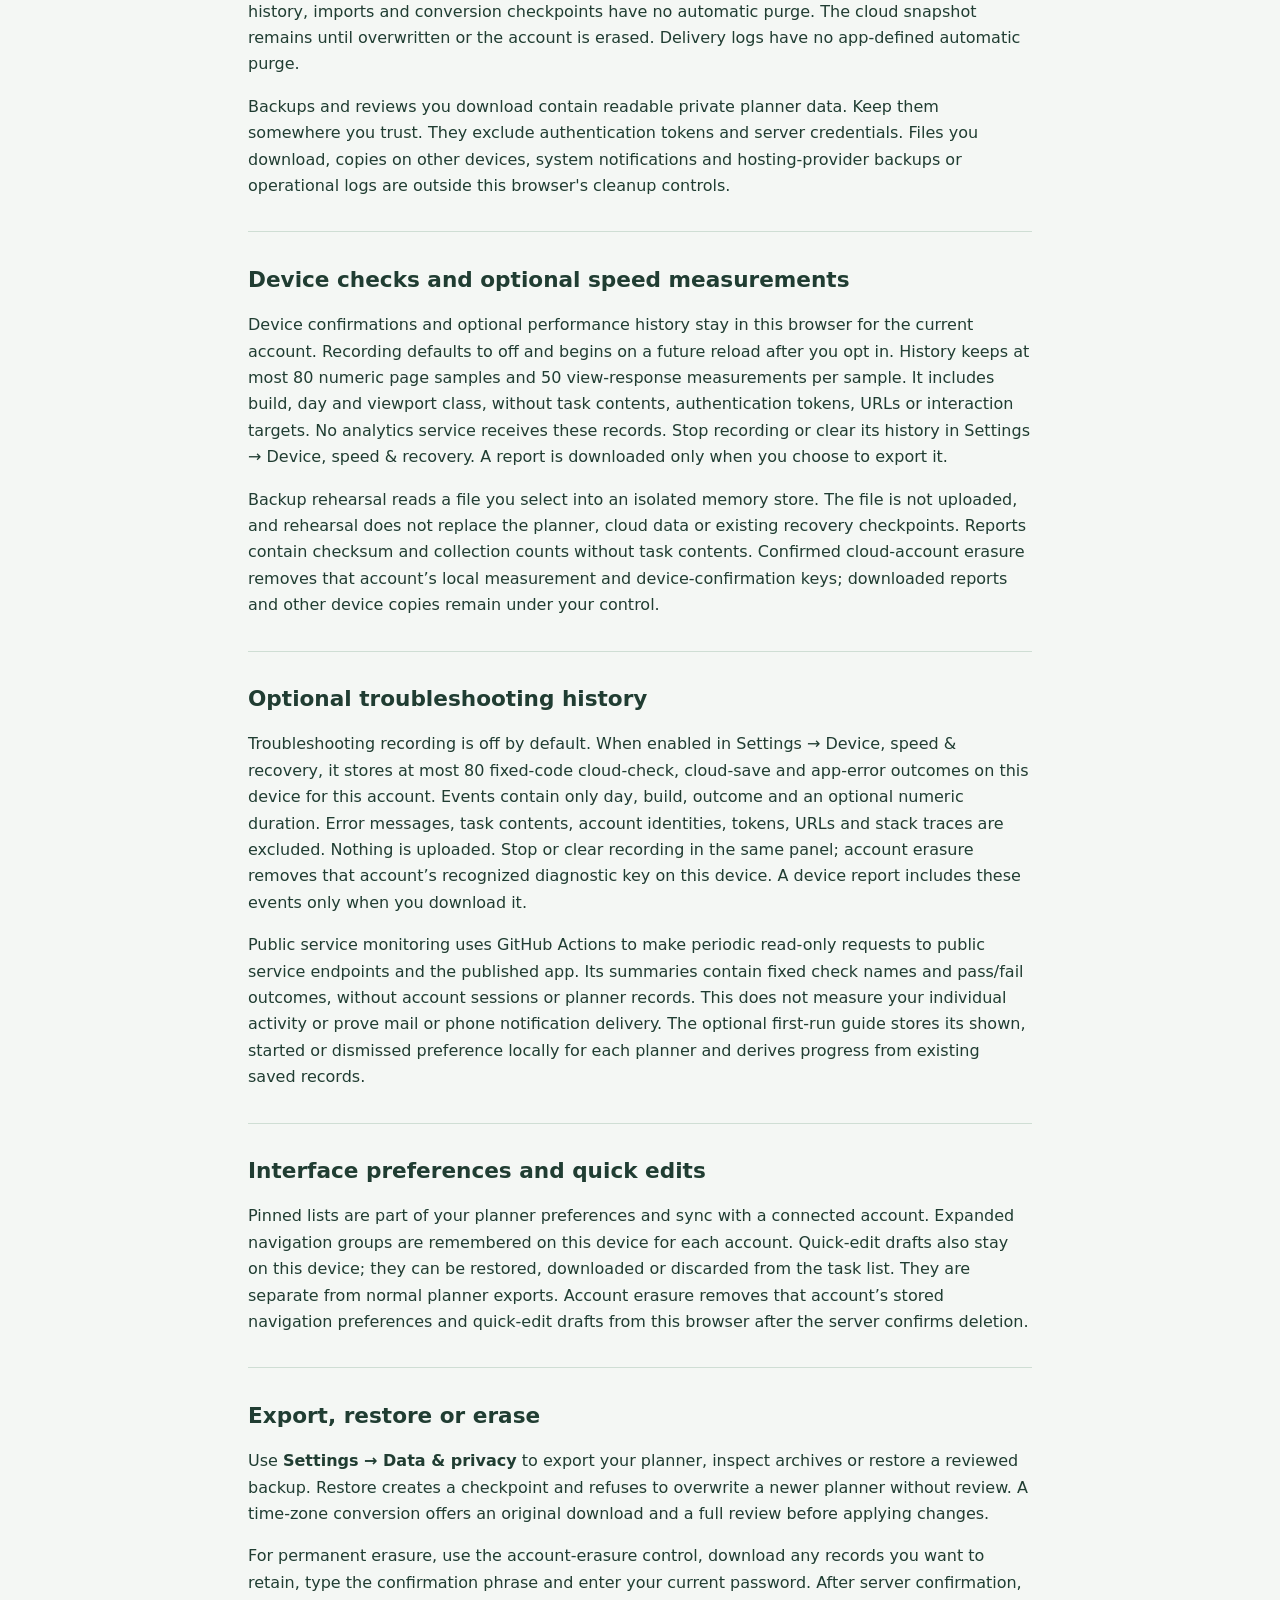
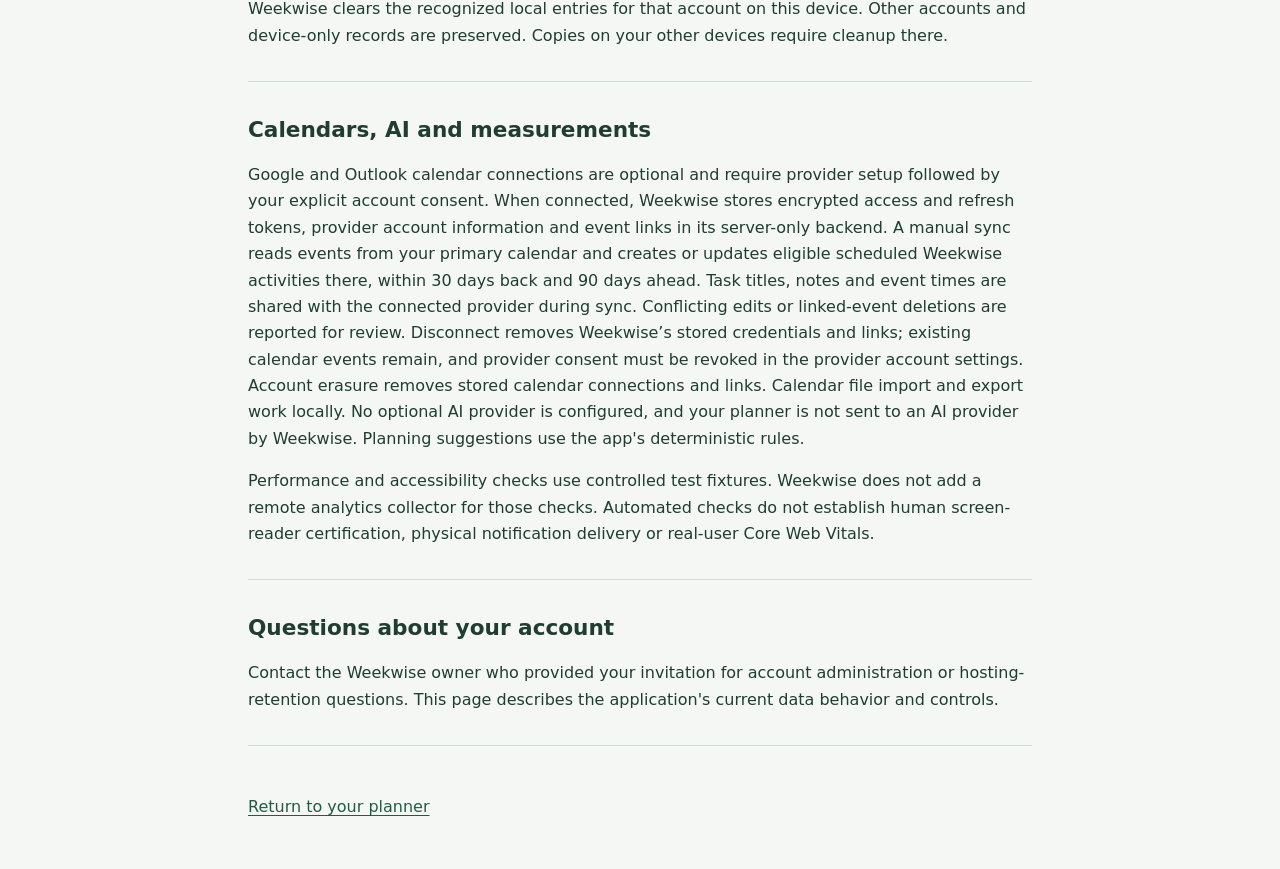
==== commit e9102225: "docs(privacy): disclose optional name and date-of-birth storage and cloud sync" ====
--- a/privacy.html
+++ b/privacy.html
@@ -2,7 +2,7 @@
 <html lang="en"><head><meta charset="utf-8"><meta name="viewport" content="width=device-width,initial-scale=1"><meta name="color-scheme" content="light dark"><title>Data and privacy · Weekwise</title><link rel="icon" href="./icons/icon.svg"><link rel="stylesheet" href="./css/weekwise-privacy.css"></head>
 <body><a class="skip-link" href="#privacyMain">Skip to privacy information</a><header><a href="./">← Back to Weekwise</a><p>WEEKWISE</p><h1>Data and privacy</h1><p>Your planner, your choices. Updated 14 October 2026.</p></header>
 <main id="privacyMain" tabindex="-1">
-<section><h2>Choose where your planner lives</h2><p><strong>Device-only mode</strong> keeps your schedules, notes, habits, focus records, reminders and preferences in this browser. It does not upload your planner to a Weekwise account. Clearing browser storage can remove it, so download a backup first.</p><p><strong>Account mode</strong> sends your planner snapshot to the connected Supabase backend so you can reload it on another device. The cloud stores your latest revision; account changes and conflicts create local recovery copies. Each account can read only its own cloud records.</p><p>Online page assets are served by GitHub Pages and a JavaScript CDN. Authentication and account services use Supabase. These hosting services can process ordinary network and operational logs.</p></section>
+<section><h2>Choose where your planner lives</h2><p><strong>Device-only mode</strong> keeps your schedules, notes, habits, focus records, reminders, optional personal name and date of birth, and preferences in this browser. It does not upload your planner to a Weekwise account. Clearing browser storage can remove it, so download a backup first.</p><p><strong>Account mode</strong> sends your planner snapshot—including any optional name and date of birth saved in Settings → Personal details—to the connected Supabase backend so you can reload it on another device. These details are not used to calculate age or displayed on public pages. The cloud stores your latest revision; account changes and conflicts create local recovery copies. Each account can read only its own cloud records.</p><p>Online page assets are served by GitHub Pages and a JavaScript CDN. Authentication and account services use Supabase. These hosting services can process ordinary network and operational logs.</p></section>
 <section><h2>Authentication and invitations</h2><p>Supabase handles your email, password authentication and sessions. Weekwise keeps the session in browser storage to maintain sign-in. An invitation is checked against a private hash before a new account is created. Newly submitted invitation values are removed from the new account's metadata after verification.</p><p>Signing out stops automatic account use on this device. A previously issued access token can remain valid until it expires; refresh sessions are revoked separately. Account erasure requires your password again.</p></section>
 <section><h2>Optional background reminders</h2><p>Background reminders need your browser's notification permission and an enabled device subscription. The server stores the push endpoint, browser-generated subscription keys, time zone and device information. It checks reminders in your cloud planner and uses a delivery log to prevent duplicate sends.</p><p>The push provider receives the notification payload, including the task title, task identifier and reminder time. A notification title can appear on your lock screen. Disable background reminders in Reminder settings to remove that device's server subscription, and use browser or system settings to revoke permission. Account erasure removes the account's subscriptions and delivery records.</p></section>
 <section><h2>Retention and recovery copies</h2><p>Your local planner and account caches remain until you deliberately clear them or the browser removes storage. Archives, Recently removed records, full-editor and quick-edit drafts, task history, imports and conversion checkpoints have no automatic purge. The cloud snapshot remains until overwritten or the account is erased. Delivery logs have no app-defined automatic purge.</p><p>Backups and reviews you download contain readable private planner data. Keep them somewhere you trust. They exclude authentication tokens and server credentials. Files you download, copies on other devices, system notifications and hosting-provider backups or operational logs are outside this browser's cleanup controls.</p></section>
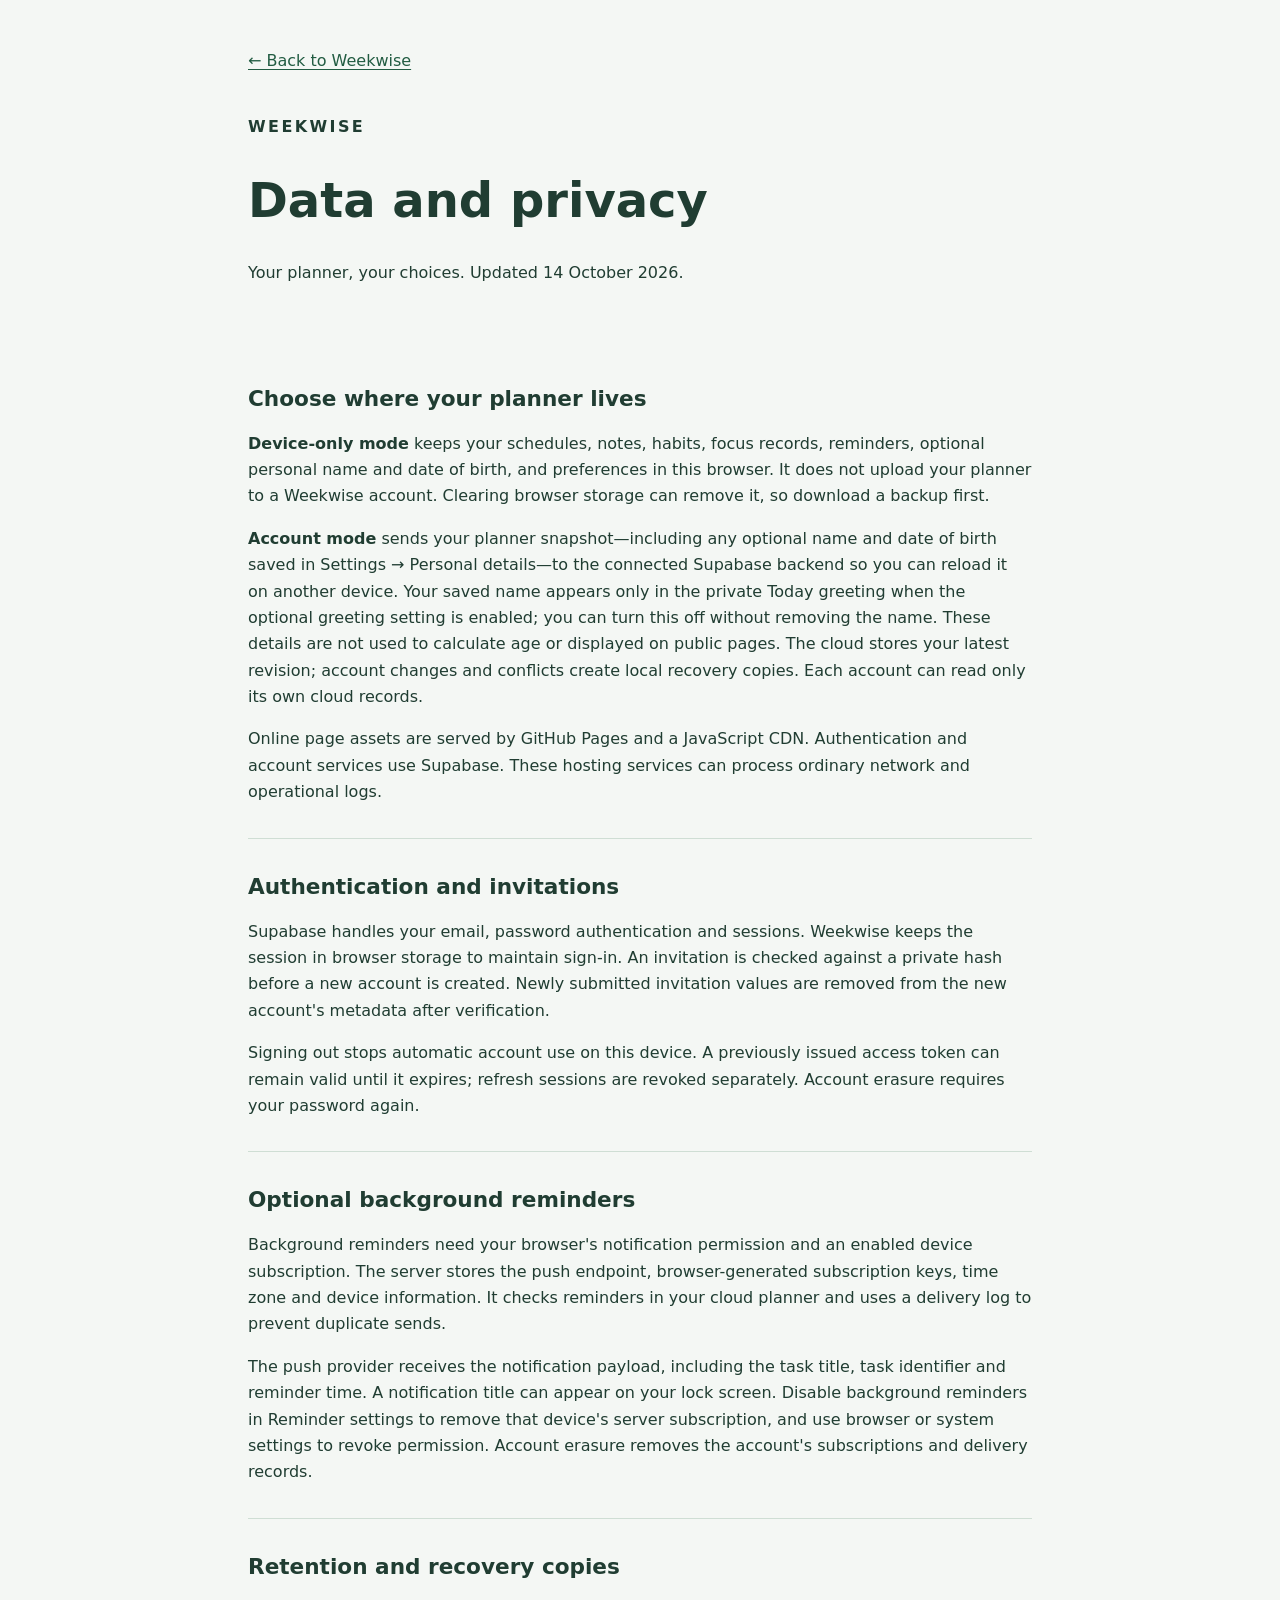
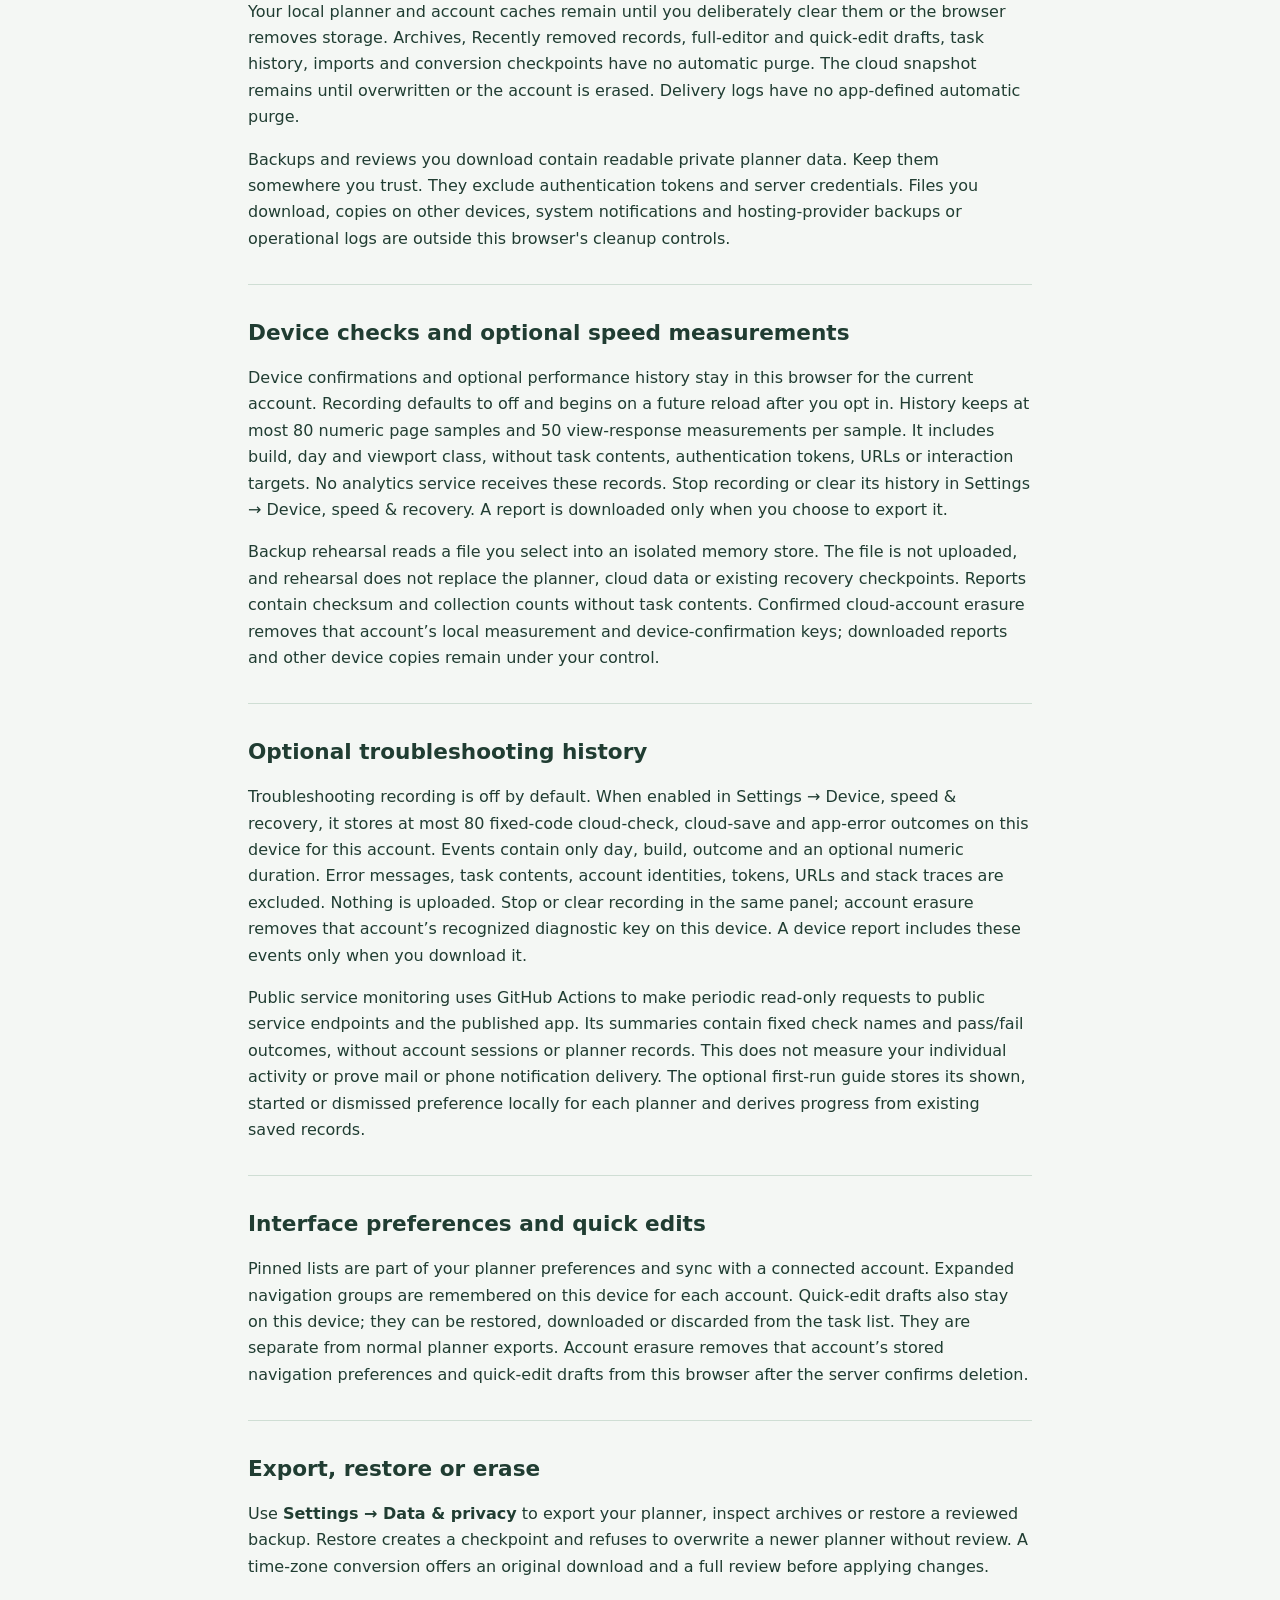
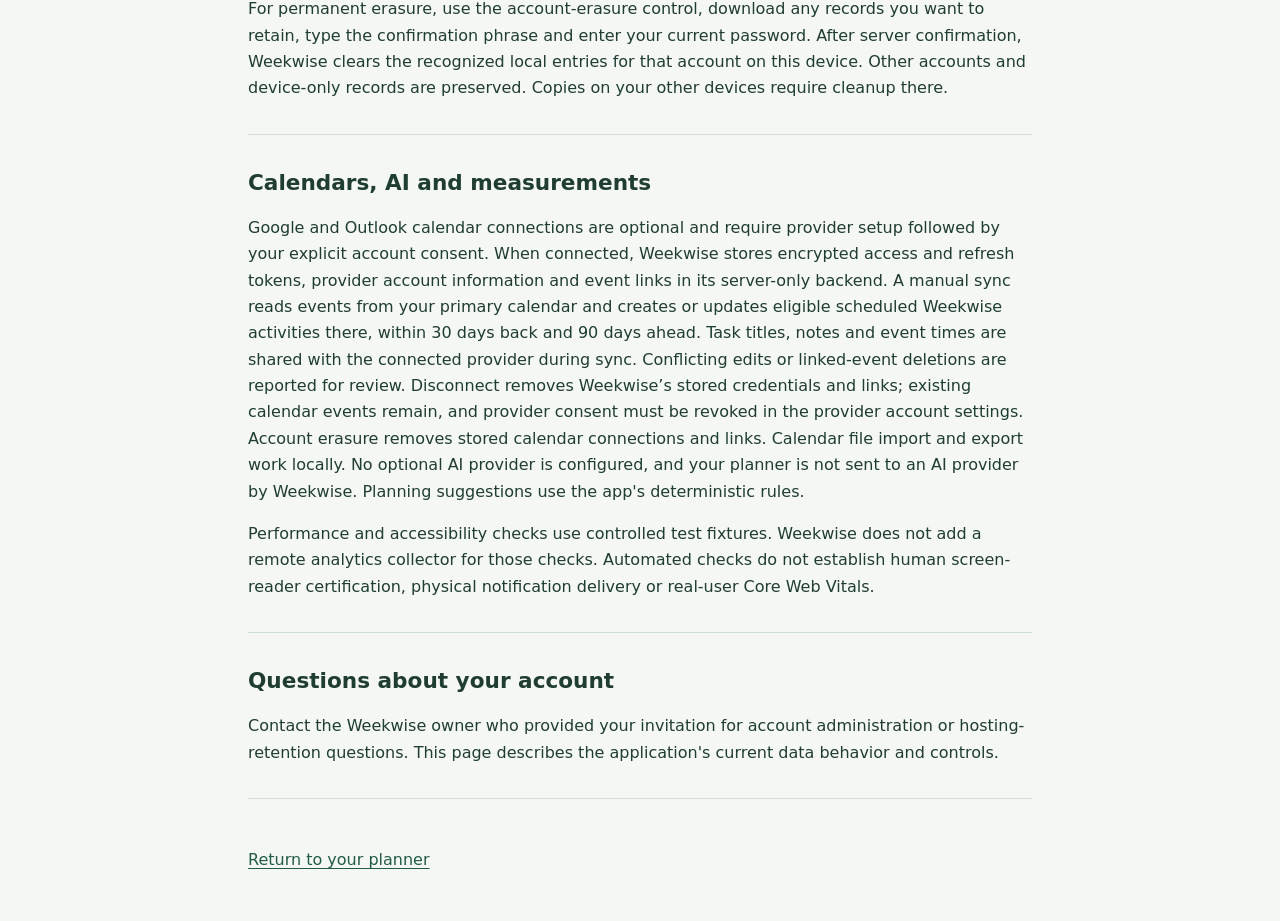
==== commit 6708ce4f: "feat(greetings): add private user preference and accessible design" ====
--- a/privacy.html
+++ b/privacy.html
@@ -2,7 +2,7 @@
 <html lang="en"><head><meta charset="utf-8"><meta name="viewport" content="width=device-width,initial-scale=1"><meta name="color-scheme" content="light dark"><title>Data and privacy · Weekwise</title><link rel="icon" href="./icons/icon.svg"><link rel="stylesheet" href="./css/weekwise-privacy.css"></head>
 <body><a class="skip-link" href="#privacyMain">Skip to privacy information</a><header><a href="./">← Back to Weekwise</a><p>WEEKWISE</p><h1>Data and privacy</h1><p>Your planner, your choices. Updated 14 October 2026.</p></header>
 <main id="privacyMain" tabindex="-1">
-<section><h2>Choose where your planner lives</h2><p><strong>Device-only mode</strong> keeps your schedules, notes, habits, focus records, reminders, optional personal name and date of birth, and preferences in this browser. It does not upload your planner to a Weekwise account. Clearing browser storage can remove it, so download a backup first.</p><p><strong>Account mode</strong> sends your planner snapshot—including any optional name and date of birth saved in Settings → Personal details—to the connected Supabase backend so you can reload it on another device. These details are not used to calculate age or displayed on public pages. The cloud stores your latest revision; account changes and conflicts create local recovery copies. Each account can read only its own cloud records.</p><p>Online page assets are served by GitHub Pages and a JavaScript CDN. Authentication and account services use Supabase. These hosting services can process ordinary network and operational logs.</p></section>
+<section><h2>Choose where your planner lives</h2><p><strong>Device-only mode</strong> keeps your schedules, notes, habits, focus records, reminders, optional personal name and date of birth, and preferences in this browser. It does not upload your planner to a Weekwise account. Clearing browser storage can remove it, so download a backup first.</p><p><strong>Account mode</strong> sends your planner snapshot—including any optional name and date of birth saved in Settings → Personal details—to the connected Supabase backend so you can reload it on another device. Your saved name appears only in the private Today greeting when the optional greeting setting is enabled; you can turn this off without removing the name. These details are not used to calculate age or displayed on public pages. The cloud stores your latest revision; account changes and conflicts create local recovery copies. Each account can read only its own cloud records.</p><p>Online page assets are served by GitHub Pages and a JavaScript CDN. Authentication and account services use Supabase. These hosting services can process ordinary network and operational logs.</p></section>
 <section><h2>Authentication and invitations</h2><p>Supabase handles your email, password authentication and sessions. Weekwise keeps the session in browser storage to maintain sign-in. An invitation is checked against a private hash before a new account is created. Newly submitted invitation values are removed from the new account's metadata after verification.</p><p>Signing out stops automatic account use on this device. A previously issued access token can remain valid until it expires; refresh sessions are revoked separately. Account erasure requires your password again.</p></section>
 <section><h2>Optional background reminders</h2><p>Background reminders need your browser's notification permission and an enabled device subscription. The server stores the push endpoint, browser-generated subscription keys, time zone and device information. It checks reminders in your cloud planner and uses a delivery log to prevent duplicate sends.</p><p>The push provider receives the notification payload, including the task title, task identifier and reminder time. A notification title can appear on your lock screen. Disable background reminders in Reminder settings to remove that device's server subscription, and use browser or system settings to revoke permission. Account erasure removes the account's subscriptions and delivery records.</p></section>
 <section><h2>Retention and recovery copies</h2><p>Your local planner and account caches remain until you deliberately clear them or the browser removes storage. Archives, Recently removed records, full-editor and quick-edit drafts, task history, imports and conversion checkpoints have no automatic purge. The cloud snapshot remains until overwritten or the account is erased. Delivery logs have no app-defined automatic purge.</p><p>Backups and reviews you download contain readable private planner data. Keep them somewhere you trust. They exclude authentication tokens and server credentials. Files you download, copies on other devices, system notifications and hosting-provider backups or operational logs are outside this browser's cleanup controls.</p></section>
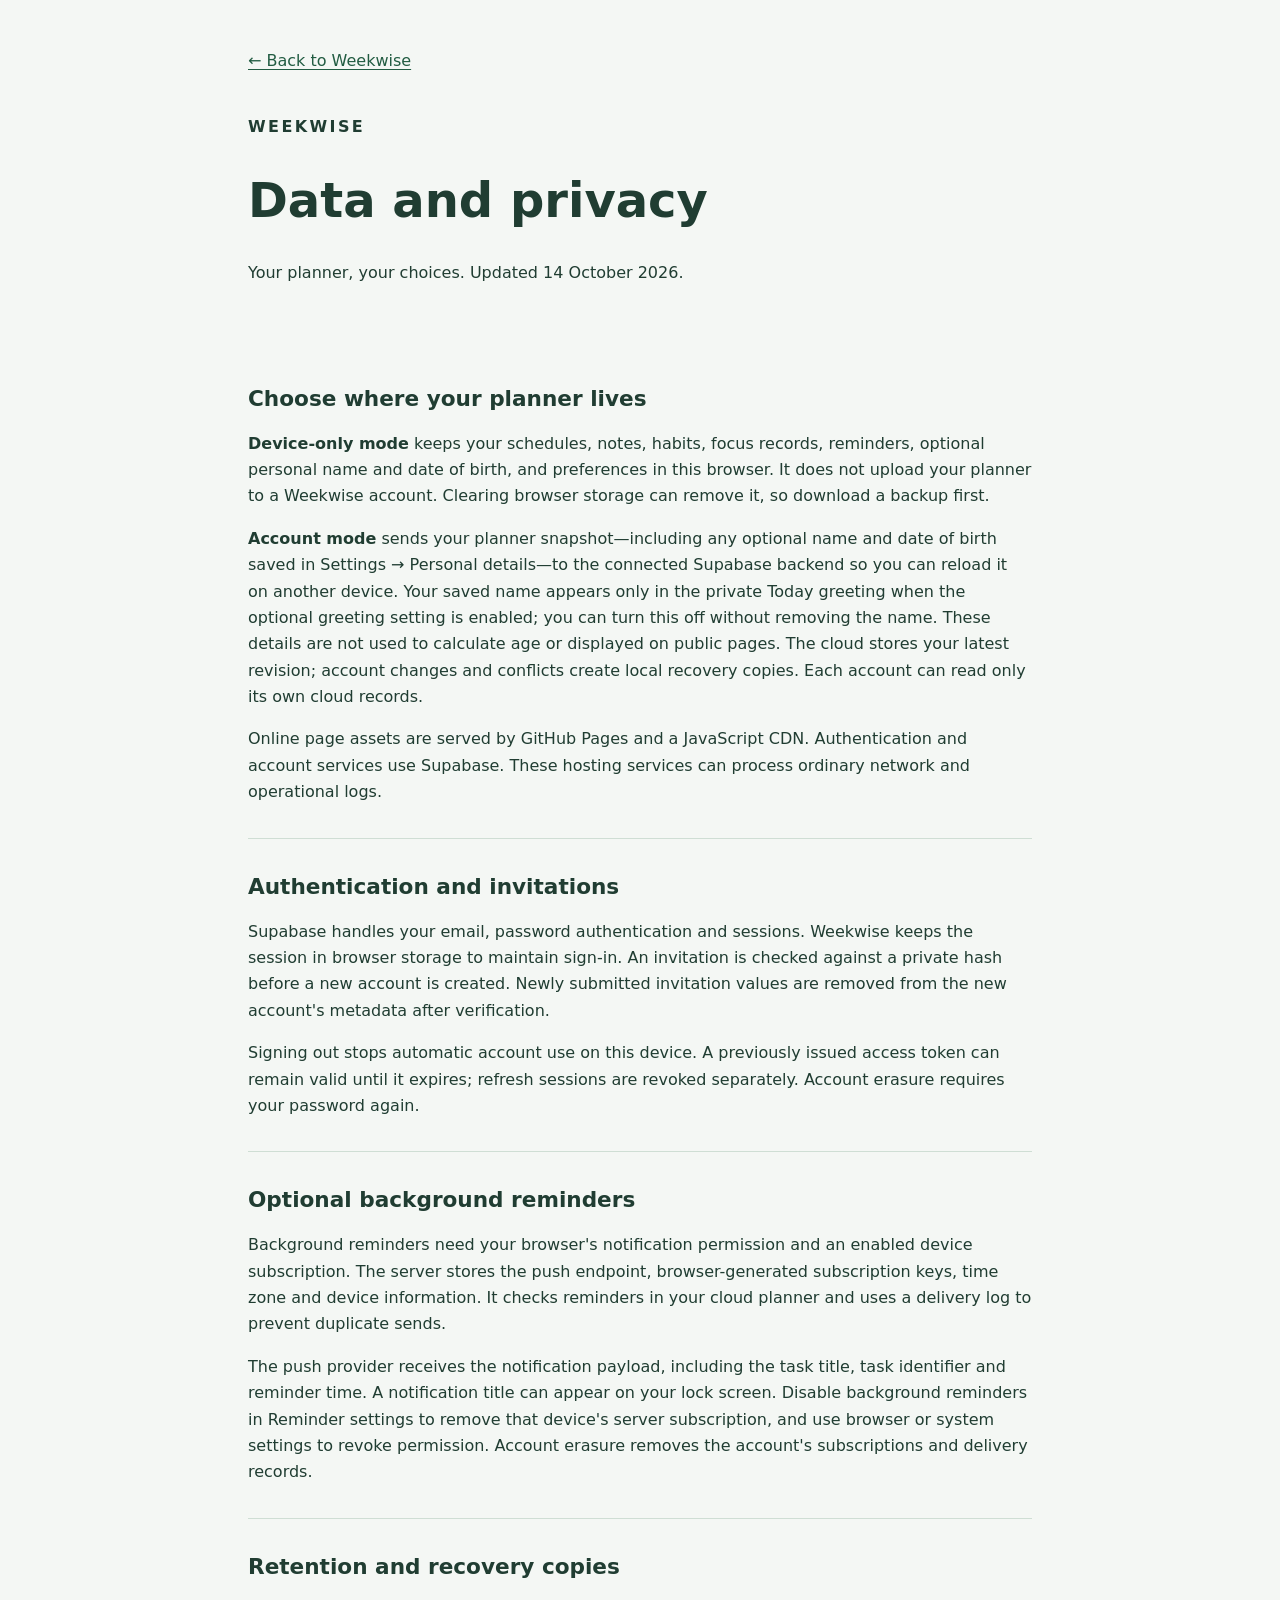
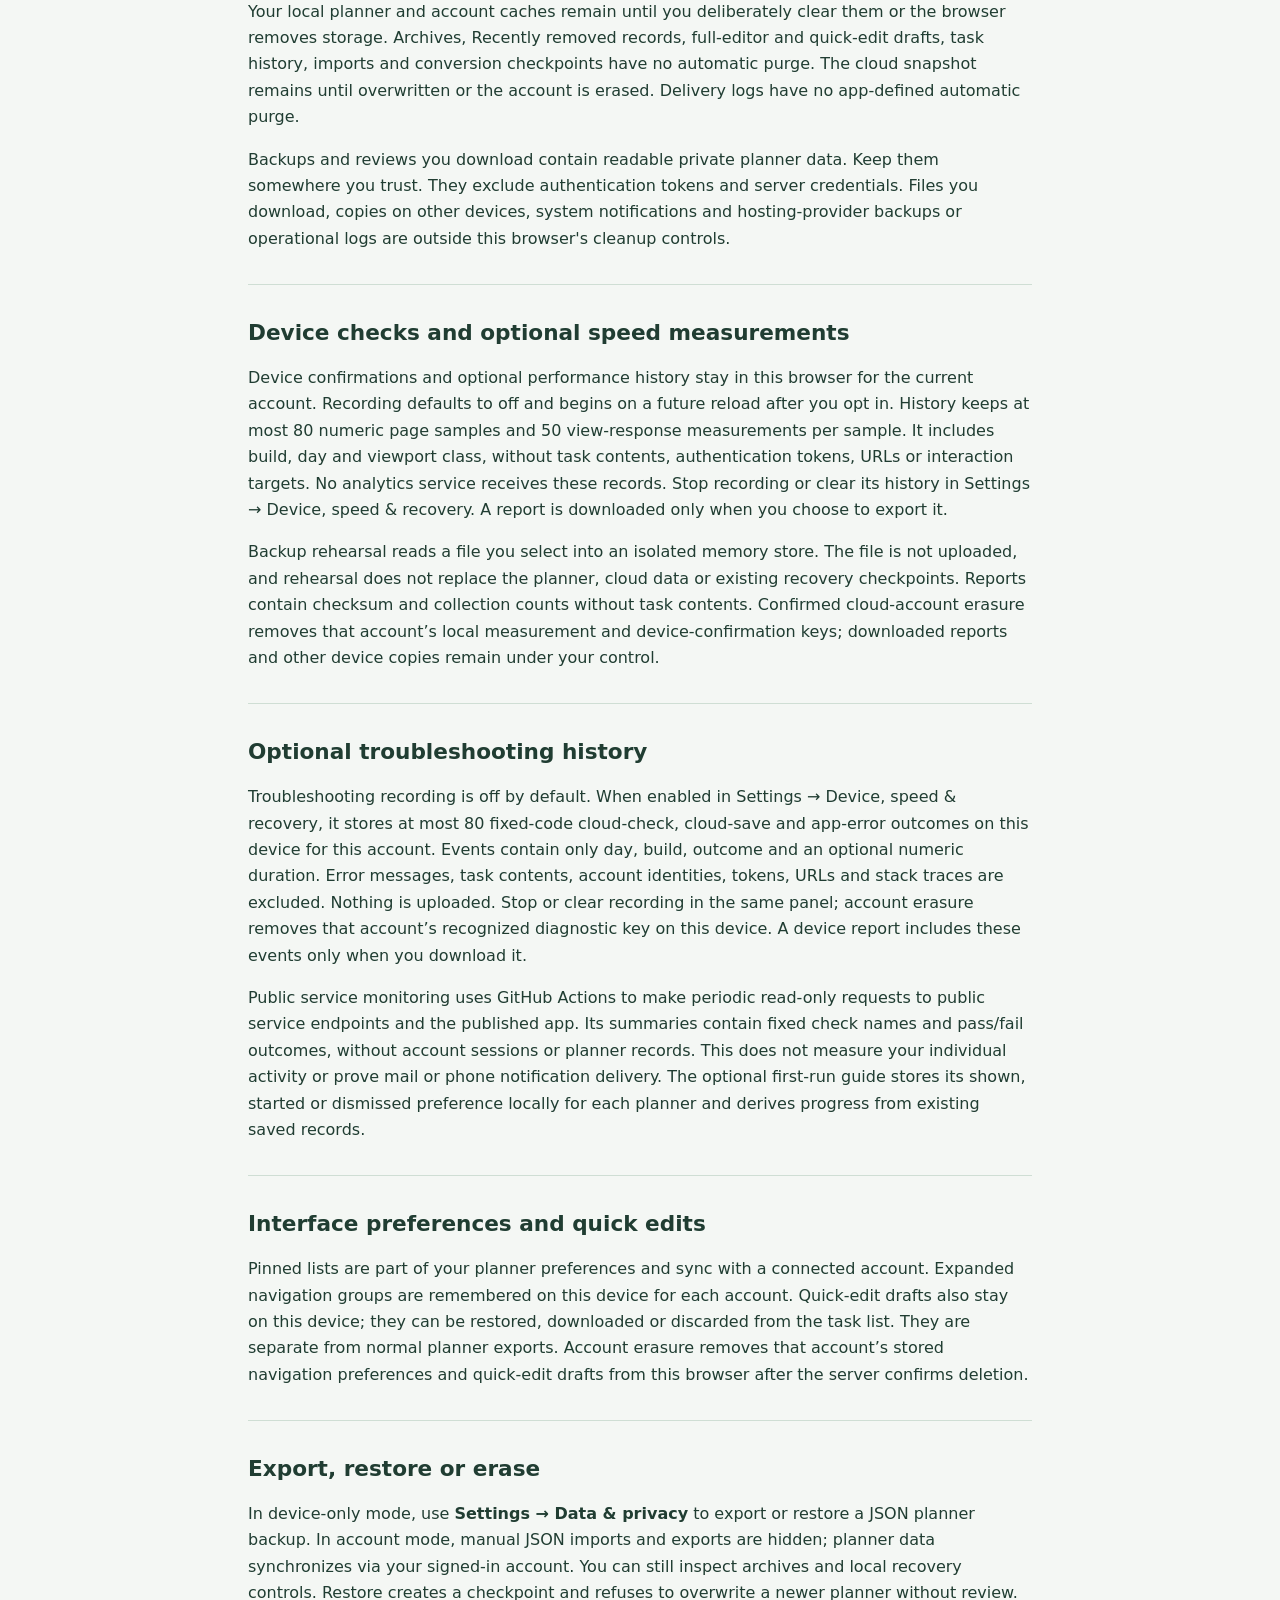
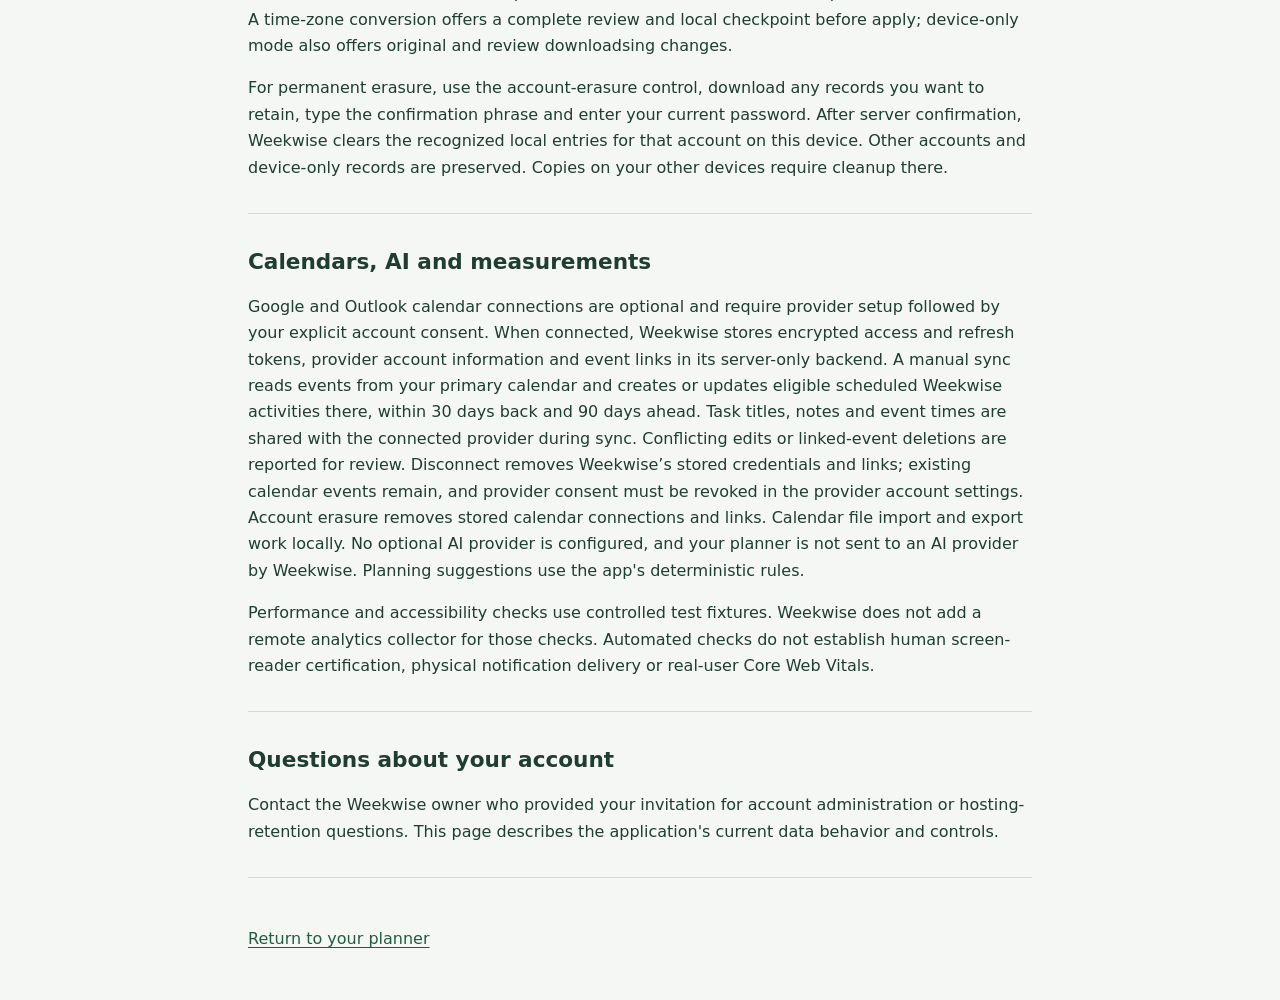
==== commit be088656: "docs(ui): clarify account sync versus device-only manual JSON backup" ====
--- a/privacy.html
+++ b/privacy.html
@@ -7,7 +7,7 @@
 <section><h2>Optional background reminders</h2><p>Background reminders need your browser's notification permission and an enabled device subscription. The server stores the push endpoint, browser-generated subscription keys, time zone and device information. It checks reminders in your cloud planner and uses a delivery log to prevent duplicate sends.</p><p>The push provider receives the notification payload, including the task title, task identifier and reminder time. A notification title can appear on your lock screen. Disable background reminders in Reminder settings to remove that device's server subscription, and use browser or system settings to revoke permission. Account erasure removes the account's subscriptions and delivery records.</p></section>
 <section><h2>Retention and recovery copies</h2><p>Your local planner and account caches remain until you deliberately clear them or the browser removes storage. Archives, Recently removed records, full-editor and quick-edit drafts, task history, imports and conversion checkpoints have no automatic purge. The cloud snapshot remains until overwritten or the account is erased. Delivery logs have no app-defined automatic purge.</p><p>Backups and reviews you download contain readable private planner data. Keep them somewhere you trust. They exclude authentication tokens and server credentials. Files you download, copies on other devices, system notifications and hosting-provider backups or operational logs are outside this browser's cleanup controls.</p></section>
 <section><h2>Device checks and optional speed measurements</h2><p>Device confirmations and optional performance history stay in this browser for the current account. Recording defaults to off and begins on a future reload after you opt in. History keeps at most 80 numeric page samples and 50 view-response measurements per sample. It includes build, day and viewport class, without task contents, authentication tokens, URLs or interaction targets. No analytics service receives these records. Stop recording or clear its history in Settings → Device, speed &amp; recovery. A report is downloaded only when you choose to export it.</p><p>Backup rehearsal reads a file you select into an isolated memory store. The file is not uploaded, and rehearsal does not replace the planner, cloud data or existing recovery checkpoints. Reports contain checksum and collection counts without task contents. Confirmed cloud-account erasure removes that account’s local measurement and device-confirmation keys; downloaded reports and other device copies remain under your control.</p></section><section><h2>Optional troubleshooting history</h2><p>Troubleshooting recording is off by default. When enabled in Settings → Device, speed &amp; recovery, it stores at most 80 fixed-code cloud-check, cloud-save and app-error outcomes on this device for this account. Events contain only day, build, outcome and an optional numeric duration. Error messages, task contents, account identities, tokens, URLs and stack traces are excluded. Nothing is uploaded. Stop or clear recording in the same panel; account erasure removes that account’s recognized diagnostic key on this device. A device report includes these events only when you download it.</p><p>Public service monitoring uses GitHub Actions to make periodic read-only requests to public service endpoints and the published app. Its summaries contain fixed check names and pass/fail outcomes, without account sessions or planner records. This does not measure your individual activity or prove mail or phone notification delivery. The optional first-run guide stores its shown, started or dismissed preference locally for each planner and derives progress from existing saved records.</p></section><section><h2>Interface preferences and quick edits</h2><p>Pinned lists are part of your planner preferences and sync with a connected account. Expanded navigation groups are remembered on this device for each account. Quick-edit drafts also stay on this device; they can be restored, downloaded or discarded from the task list. They are separate from normal planner exports. Account erasure removes that account’s stored navigation preferences and quick-edit drafts from this browser after the server confirms deletion.</p></section>
-<section><h2>Export, restore or erase</h2><p>Use <strong>Settings → Data & privacy</strong> to export your planner, inspect archives or restore a reviewed backup. Restore creates a checkpoint and refuses to overwrite a newer planner without review. A time-zone conversion offers an original download and a full review before applying changes.</p><p>For permanent erasure, use the account-erasure control, download any records you want to retain, type the confirmation phrase and enter your current password. After server confirmation, Weekwise clears the recognized local entries for that account on this device. Other accounts and device-only records are preserved. Copies on your other devices require cleanup there.</p></section>
+<section><h2>Export, restore or erase</h2><p>In device-only mode, use <strong>Settings → Data &amp; privacy</strong> to export or restore a JSON planner backup. In account mode, manual JSON imports and exports are hidden; planner data synchronizes via your signed-in account. You can still inspect archives and local recovery controls. Restore creates a checkpoint and refuses to overwrite a newer planner without review. A time-zone conversion offers a complete review and local checkpoint before apply; device-only mode also offers original and review downloadsing changes.</p><p>For permanent erasure, use the account-erasure control, download any records you want to retain, type the confirmation phrase and enter your current password. After server confirmation, Weekwise clears the recognized local entries for that account on this device. Other accounts and device-only records are preserved. Copies on your other devices require cleanup there.</p></section>
 <section><h2>Calendars, AI and measurements</h2><p>Google and Outlook calendar connections are optional and require provider setup followed by your explicit account consent. When connected, Weekwise stores encrypted access and refresh tokens, provider account information and event links in its server-only backend. A manual sync reads events from your primary calendar and creates or updates eligible scheduled Weekwise activities there, within 30 days back and 90 days ahead. Task titles, notes and event times are shared with the connected provider during sync. Conflicting edits or linked-event deletions are reported for review. Disconnect removes Weekwise’s stored credentials and links; existing calendar events remain, and provider consent must be revoked in the provider account settings. Account erasure removes stored calendar connections and links. Calendar file import and export work locally. No optional AI provider is configured, and your planner is not sent to an AI provider by Weekwise. Planning suggestions use the app's deterministic rules.</p><p>Performance and accessibility checks use controlled test fixtures. Weekwise does not add a remote analytics collector for those checks. Automated checks do not establish human screen-reader certification, physical notification delivery or real-user Core Web Vitals.</p></section>
 <section><h2>Questions about your account</h2><p>Contact the Weekwise owner who provided your invitation for account administration or hosting-retention questions. This page describes the application's current data behavior and controls.</p></section>
 </main><footer><a href="./">Return to your planner</a></footer></body></html>
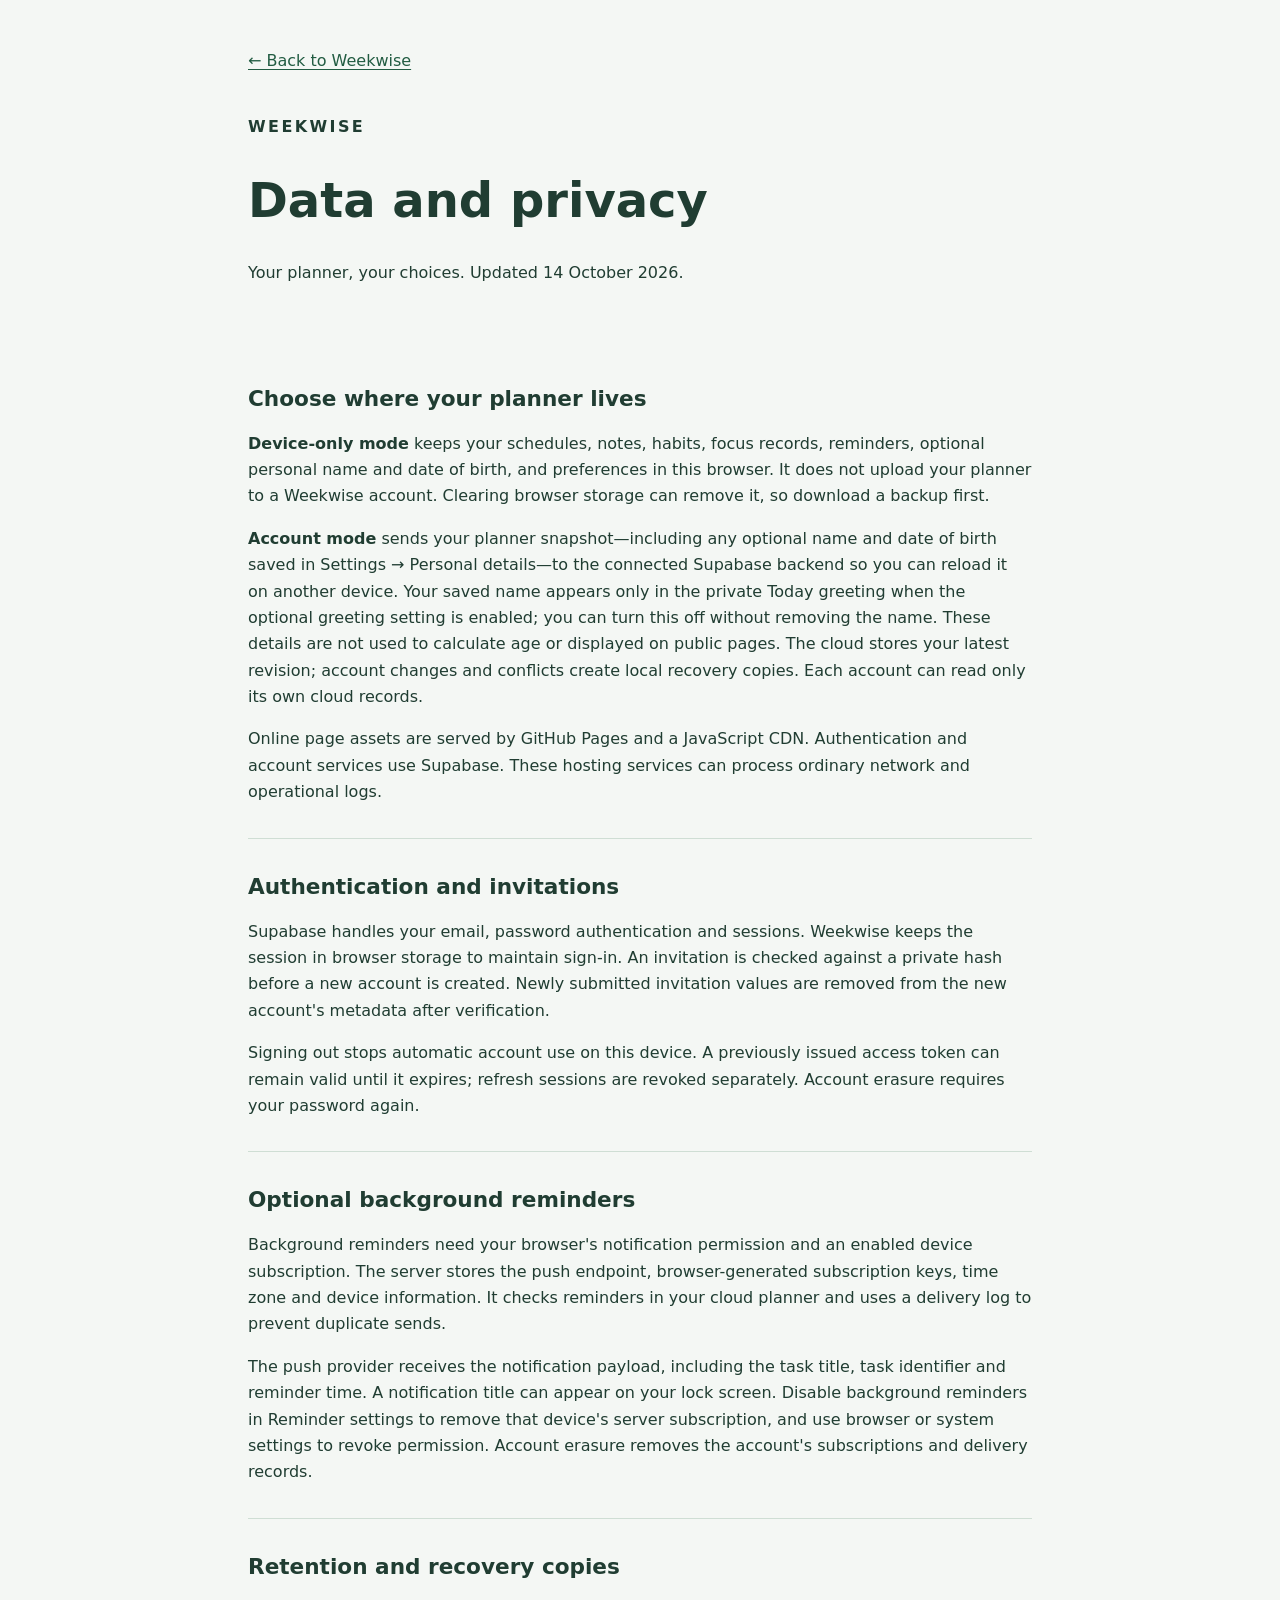
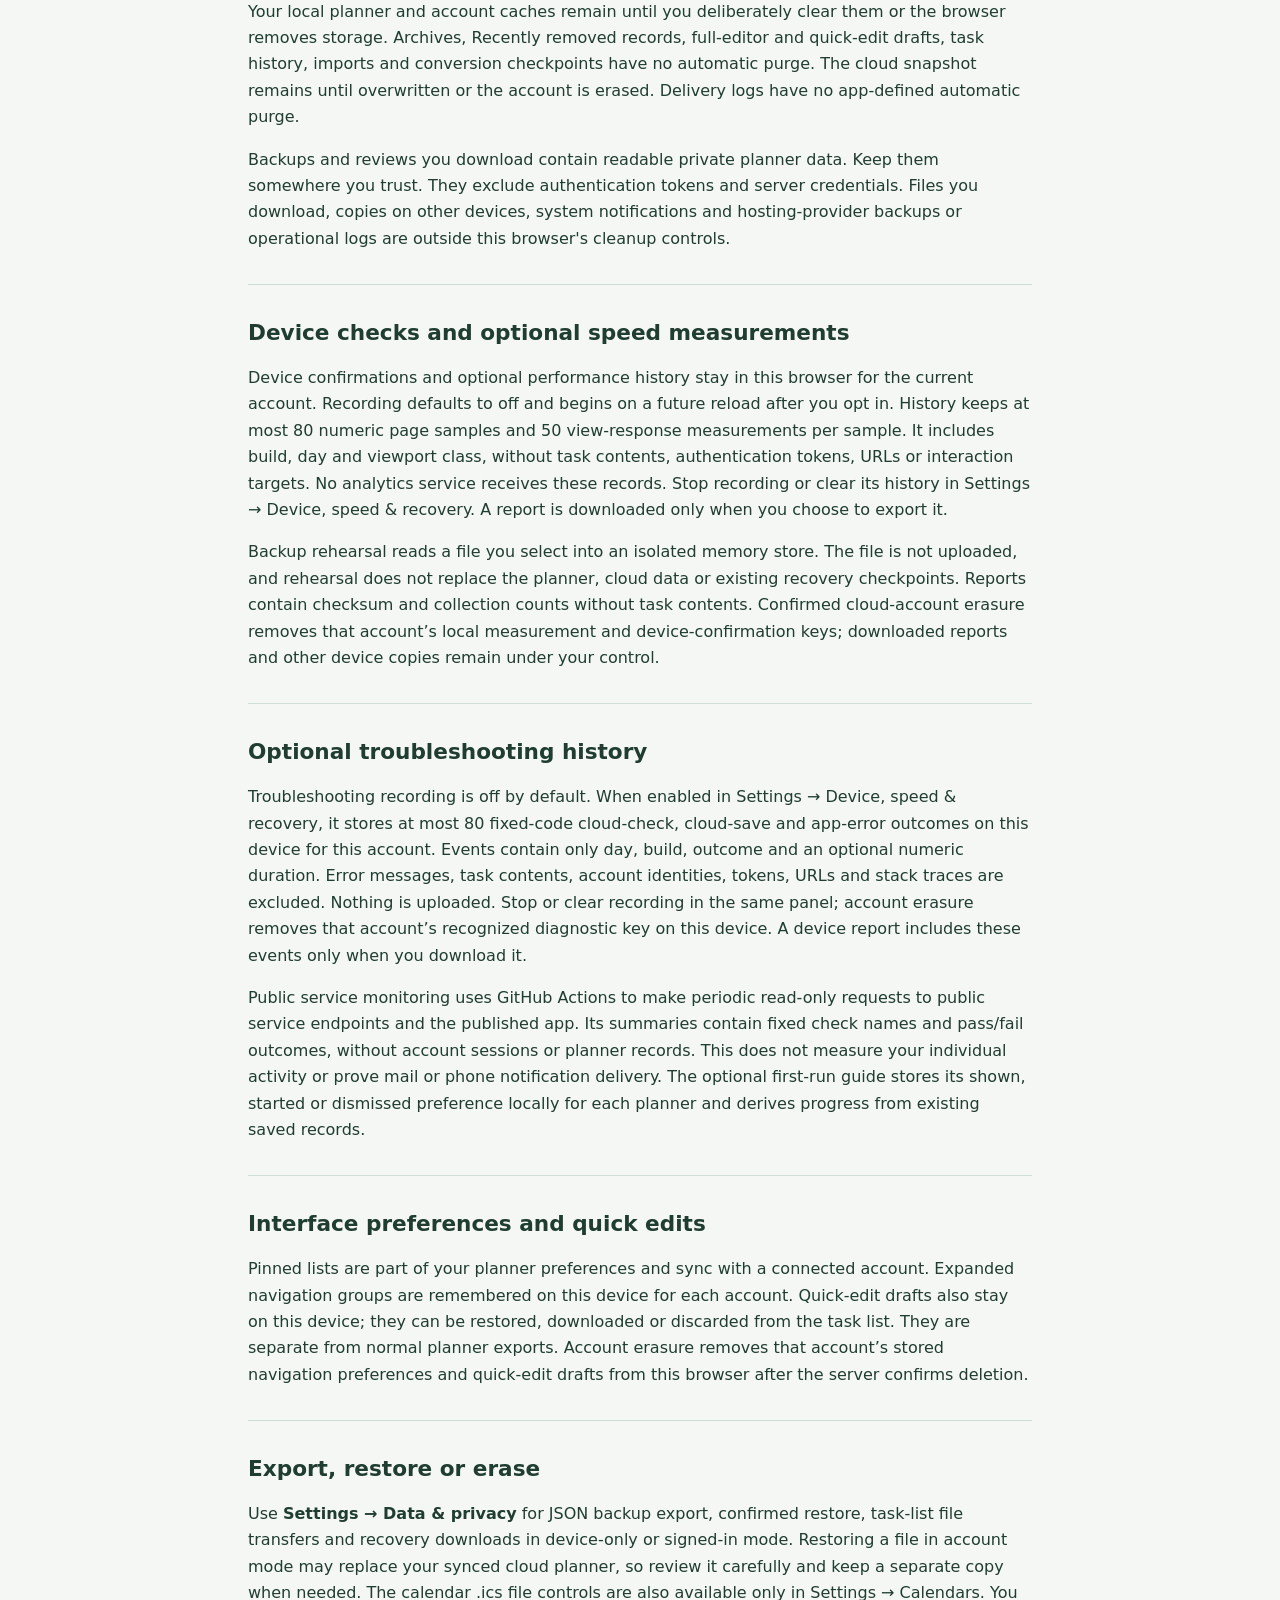
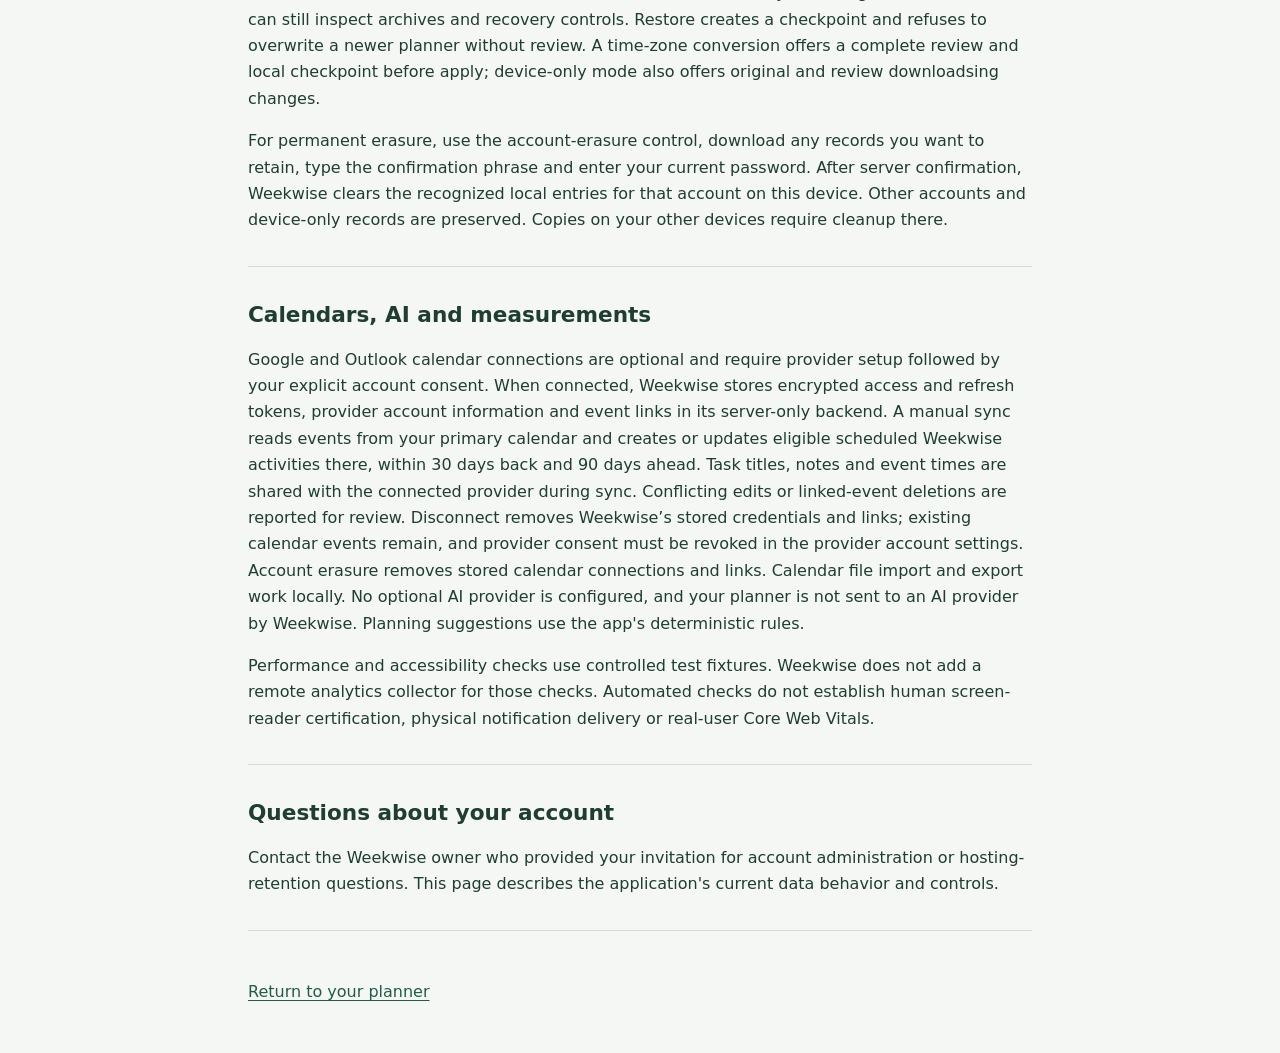
==== commit b905a267: "docs(ui): settings-only file transfer guidance and polished grouped controls" ====
--- a/privacy.html
+++ b/privacy.html
@@ -7,7 +7,7 @@
 <section><h2>Optional background reminders</h2><p>Background reminders need your browser's notification permission and an enabled device subscription. The server stores the push endpoint, browser-generated subscription keys, time zone and device information. It checks reminders in your cloud planner and uses a delivery log to prevent duplicate sends.</p><p>The push provider receives the notification payload, including the task title, task identifier and reminder time. A notification title can appear on your lock screen. Disable background reminders in Reminder settings to remove that device's server subscription, and use browser or system settings to revoke permission. Account erasure removes the account's subscriptions and delivery records.</p></section>
 <section><h2>Retention and recovery copies</h2><p>Your local planner and account caches remain until you deliberately clear them or the browser removes storage. Archives, Recently removed records, full-editor and quick-edit drafts, task history, imports and conversion checkpoints have no automatic purge. The cloud snapshot remains until overwritten or the account is erased. Delivery logs have no app-defined automatic purge.</p><p>Backups and reviews you download contain readable private planner data. Keep them somewhere you trust. They exclude authentication tokens and server credentials. Files you download, copies on other devices, system notifications and hosting-provider backups or operational logs are outside this browser's cleanup controls.</p></section>
 <section><h2>Device checks and optional speed measurements</h2><p>Device confirmations and optional performance history stay in this browser for the current account. Recording defaults to off and begins on a future reload after you opt in. History keeps at most 80 numeric page samples and 50 view-response measurements per sample. It includes build, day and viewport class, without task contents, authentication tokens, URLs or interaction targets. No analytics service receives these records. Stop recording or clear its history in Settings → Device, speed &amp; recovery. A report is downloaded only when you choose to export it.</p><p>Backup rehearsal reads a file you select into an isolated memory store. The file is not uploaded, and rehearsal does not replace the planner, cloud data or existing recovery checkpoints. Reports contain checksum and collection counts without task contents. Confirmed cloud-account erasure removes that account’s local measurement and device-confirmation keys; downloaded reports and other device copies remain under your control.</p></section><section><h2>Optional troubleshooting history</h2><p>Troubleshooting recording is off by default. When enabled in Settings → Device, speed &amp; recovery, it stores at most 80 fixed-code cloud-check, cloud-save and app-error outcomes on this device for this account. Events contain only day, build, outcome and an optional numeric duration. Error messages, task contents, account identities, tokens, URLs and stack traces are excluded. Nothing is uploaded. Stop or clear recording in the same panel; account erasure removes that account’s recognized diagnostic key on this device. A device report includes these events only when you download it.</p><p>Public service monitoring uses GitHub Actions to make periodic read-only requests to public service endpoints and the published app. Its summaries contain fixed check names and pass/fail outcomes, without account sessions or planner records. This does not measure your individual activity or prove mail or phone notification delivery. The optional first-run guide stores its shown, started or dismissed preference locally for each planner and derives progress from existing saved records.</p></section><section><h2>Interface preferences and quick edits</h2><p>Pinned lists are part of your planner preferences and sync with a connected account. Expanded navigation groups are remembered on this device for each account. Quick-edit drafts also stay on this device; they can be restored, downloaded or discarded from the task list. They are separate from normal planner exports. Account erasure removes that account’s stored navigation preferences and quick-edit drafts from this browser after the server confirms deletion.</p></section>
-<section><h2>Export, restore or erase</h2><p>In device-only mode, use <strong>Settings → Data &amp; privacy</strong> to export or restore a JSON planner backup. In account mode, manual JSON imports and exports are hidden; planner data synchronizes via your signed-in account. You can still inspect archives and local recovery controls. Restore creates a checkpoint and refuses to overwrite a newer planner without review. A time-zone conversion offers a complete review and local checkpoint before apply; device-only mode also offers original and review downloadsing changes.</p><p>For permanent erasure, use the account-erasure control, download any records you want to retain, type the confirmation phrase and enter your current password. After server confirmation, Weekwise clears the recognized local entries for that account on this device. Other accounts and device-only records are preserved. Copies on your other devices require cleanup there.</p></section>
+<section><h2>Export, restore or erase</h2><p>Use <strong>Settings → Data &amp; privacy</strong> for JSON backup export, confirmed restore, task-list file transfers and recovery downloads in device-only or signed-in mode. Restoring a file in account mode may replace your synced cloud planner, so review it carefully and keep a separate copy when needed. The calendar .ics file controls are also available only in Settings → Calendars. You can still inspect archives and recovery controls. Restore creates a checkpoint and refuses to overwrite a newer planner without review. A time-zone conversion offers a complete review and local checkpoint before apply; device-only mode also offers original and review downloadsing changes.</p><p>For permanent erasure, use the account-erasure control, download any records you want to retain, type the confirmation phrase and enter your current password. After server confirmation, Weekwise clears the recognized local entries for that account on this device. Other accounts and device-only records are preserved. Copies on your other devices require cleanup there.</p></section>
 <section><h2>Calendars, AI and measurements</h2><p>Google and Outlook calendar connections are optional and require provider setup followed by your explicit account consent. When connected, Weekwise stores encrypted access and refresh tokens, provider account information and event links in its server-only backend. A manual sync reads events from your primary calendar and creates or updates eligible scheduled Weekwise activities there, within 30 days back and 90 days ahead. Task titles, notes and event times are shared with the connected provider during sync. Conflicting edits or linked-event deletions are reported for review. Disconnect removes Weekwise’s stored credentials and links; existing calendar events remain, and provider consent must be revoked in the provider account settings. Account erasure removes stored calendar connections and links. Calendar file import and export work locally. No optional AI provider is configured, and your planner is not sent to an AI provider by Weekwise. Planning suggestions use the app's deterministic rules.</p><p>Performance and accessibility checks use controlled test fixtures. Weekwise does not add a remote analytics collector for those checks. Automated checks do not establish human screen-reader certification, physical notification delivery or real-user Core Web Vitals.</p></section>
 <section><h2>Questions about your account</h2><p>Contact the Weekwise owner who provided your invitation for account administration or hosting-retention questions. This page describes the application's current data behavior and controls.</p></section>
 </main><footer><a href="./">Return to your planner</a></footer></body></html>
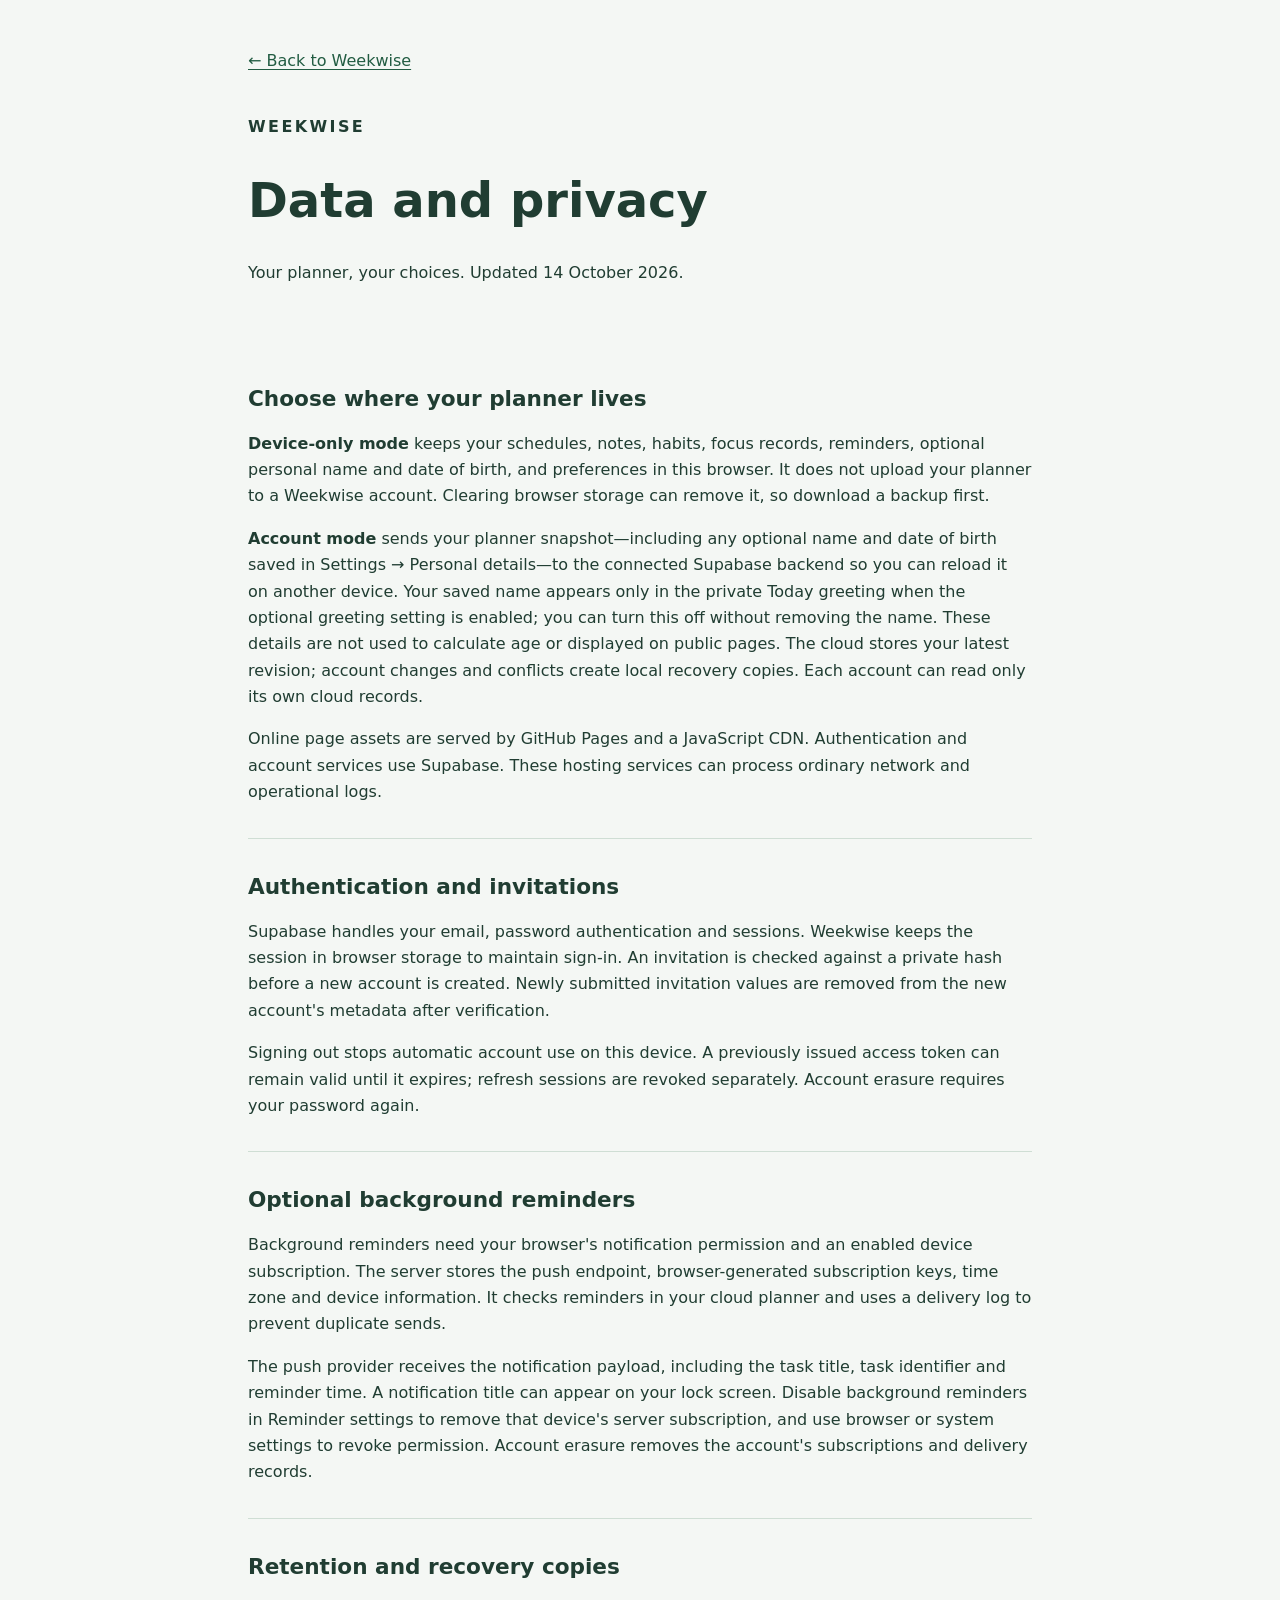
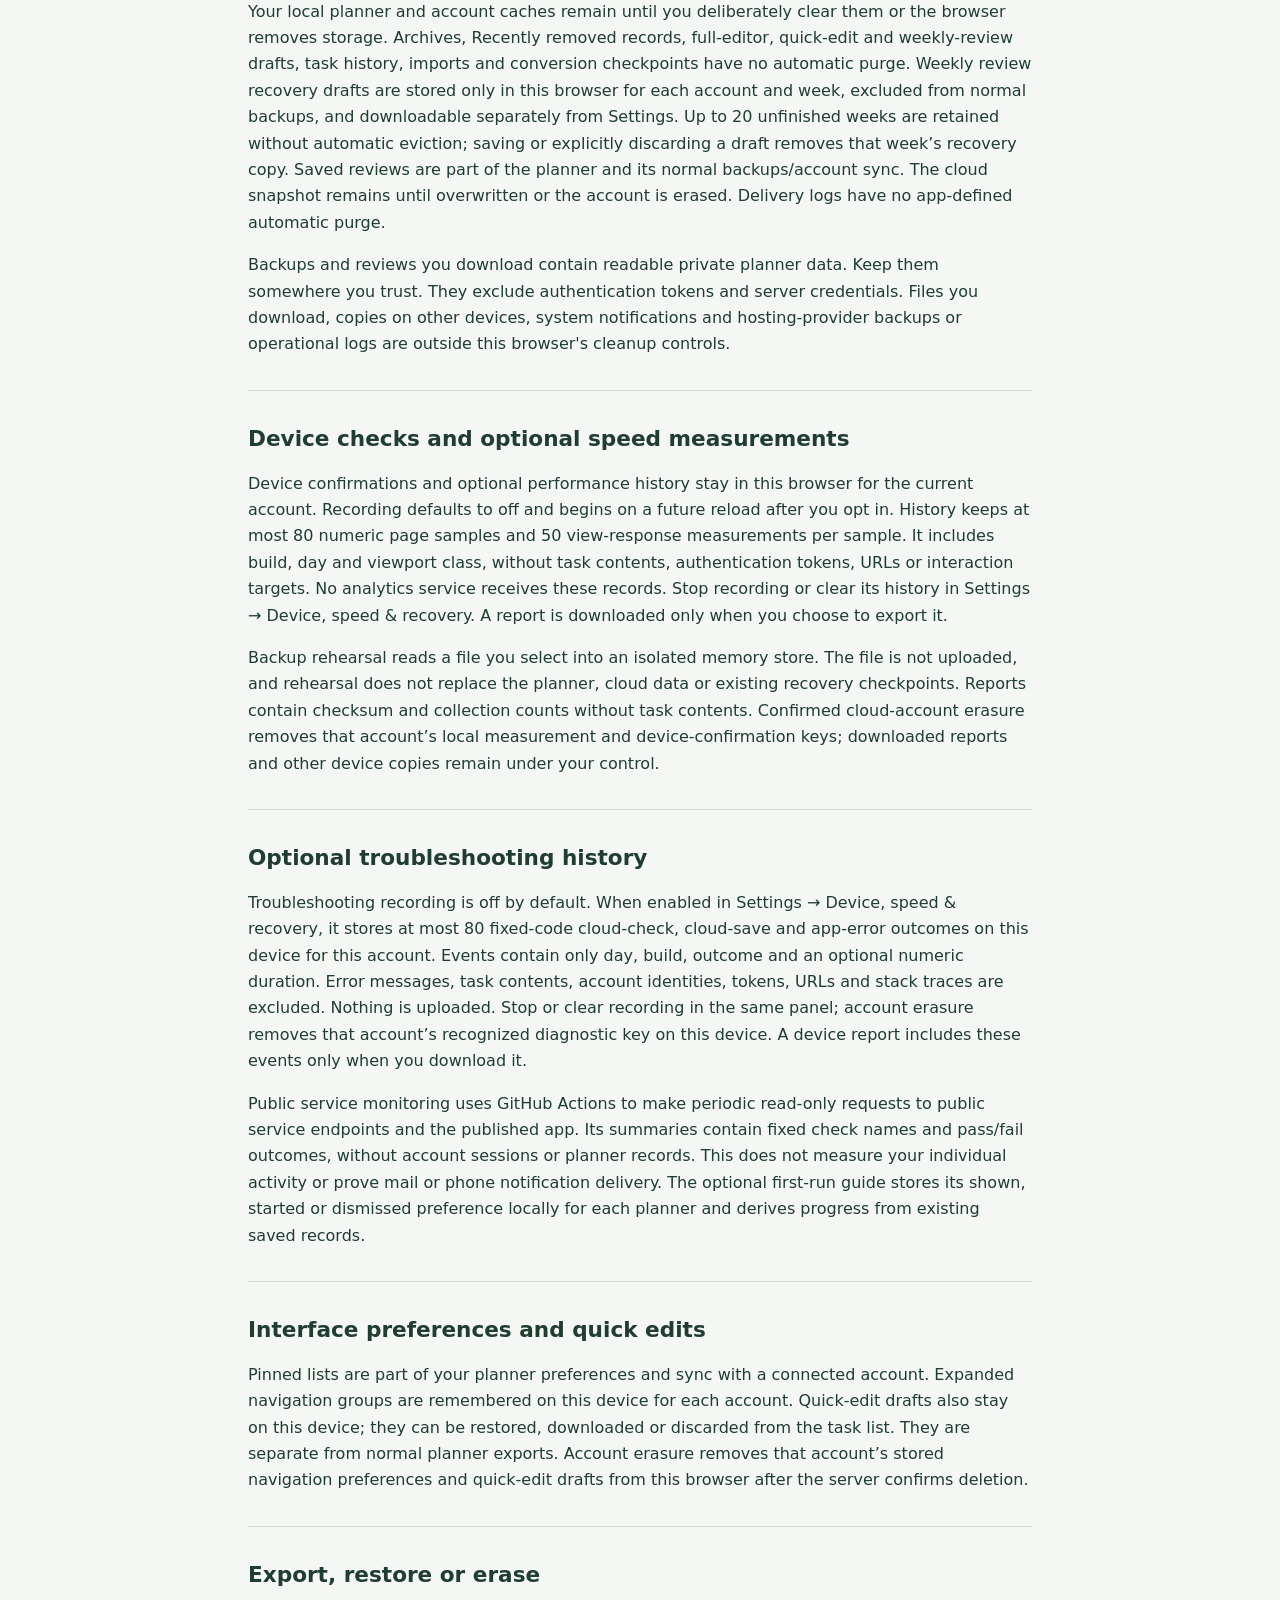
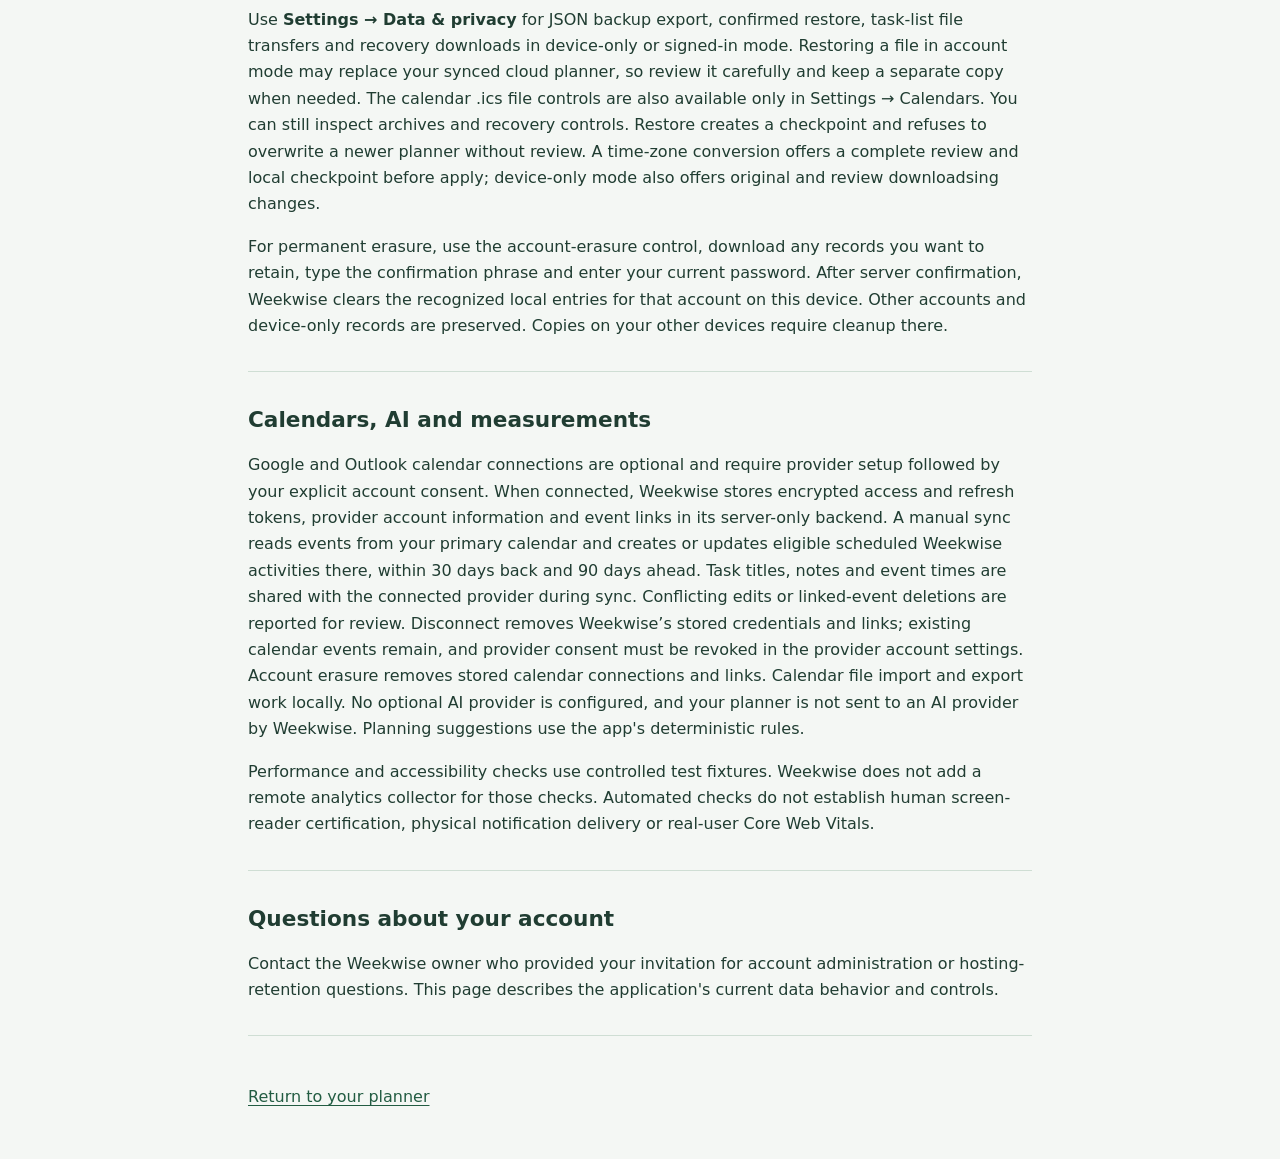
==== commit a0a3d15b: "Protect weekly review drafts and clarify recorded progress" ====
--- a/privacy.html
+++ b/privacy.html
@@ -5,7 +5,7 @@
 <section><h2>Choose where your planner lives</h2><p><strong>Device-only mode</strong> keeps your schedules, notes, habits, focus records, reminders, optional personal name and date of birth, and preferences in this browser. It does not upload your planner to a Weekwise account. Clearing browser storage can remove it, so download a backup first.</p><p><strong>Account mode</strong> sends your planner snapshot—including any optional name and date of birth saved in Settings → Personal details—to the connected Supabase backend so you can reload it on another device. Your saved name appears only in the private Today greeting when the optional greeting setting is enabled; you can turn this off without removing the name. These details are not used to calculate age or displayed on public pages. The cloud stores your latest revision; account changes and conflicts create local recovery copies. Each account can read only its own cloud records.</p><p>Online page assets are served by GitHub Pages and a JavaScript CDN. Authentication and account services use Supabase. These hosting services can process ordinary network and operational logs.</p></section>
 <section><h2>Authentication and invitations</h2><p>Supabase handles your email, password authentication and sessions. Weekwise keeps the session in browser storage to maintain sign-in. An invitation is checked against a private hash before a new account is created. Newly submitted invitation values are removed from the new account's metadata after verification.</p><p>Signing out stops automatic account use on this device. A previously issued access token can remain valid until it expires; refresh sessions are revoked separately. Account erasure requires your password again.</p></section>
 <section><h2>Optional background reminders</h2><p>Background reminders need your browser's notification permission and an enabled device subscription. The server stores the push endpoint, browser-generated subscription keys, time zone and device information. It checks reminders in your cloud planner and uses a delivery log to prevent duplicate sends.</p><p>The push provider receives the notification payload, including the task title, task identifier and reminder time. A notification title can appear on your lock screen. Disable background reminders in Reminder settings to remove that device's server subscription, and use browser or system settings to revoke permission. Account erasure removes the account's subscriptions and delivery records.</p></section>
-<section><h2>Retention and recovery copies</h2><p>Your local planner and account caches remain until you deliberately clear them or the browser removes storage. Archives, Recently removed records, full-editor and quick-edit drafts, task history, imports and conversion checkpoints have no automatic purge. The cloud snapshot remains until overwritten or the account is erased. Delivery logs have no app-defined automatic purge.</p><p>Backups and reviews you download contain readable private planner data. Keep them somewhere you trust. They exclude authentication tokens and server credentials. Files you download, copies on other devices, system notifications and hosting-provider backups or operational logs are outside this browser's cleanup controls.</p></section>
+<section><h2>Retention and recovery copies</h2><p>Your local planner and account caches remain until you deliberately clear them or the browser removes storage. Archives, Recently removed records, full-editor, quick-edit and weekly-review drafts, task history, imports and conversion checkpoints have no automatic purge. Weekly review recovery drafts are stored only in this browser for each account and week, excluded from normal backups, and downloadable separately from Settings. Up to 20 unfinished weeks are retained without automatic eviction; saving or explicitly discarding a draft removes that week’s recovery copy. Saved reviews are part of the planner and its normal backups/account sync. The cloud snapshot remains until overwritten or the account is erased. Delivery logs have no app-defined automatic purge.</p><p>Backups and reviews you download contain readable private planner data. Keep them somewhere you trust. They exclude authentication tokens and server credentials. Files you download, copies on other devices, system notifications and hosting-provider backups or operational logs are outside this browser's cleanup controls.</p></section>
 <section><h2>Device checks and optional speed measurements</h2><p>Device confirmations and optional performance history stay in this browser for the current account. Recording defaults to off and begins on a future reload after you opt in. History keeps at most 80 numeric page samples and 50 view-response measurements per sample. It includes build, day and viewport class, without task contents, authentication tokens, URLs or interaction targets. No analytics service receives these records. Stop recording or clear its history in Settings → Device, speed &amp; recovery. A report is downloaded only when you choose to export it.</p><p>Backup rehearsal reads a file you select into an isolated memory store. The file is not uploaded, and rehearsal does not replace the planner, cloud data or existing recovery checkpoints. Reports contain checksum and collection counts without task contents. Confirmed cloud-account erasure removes that account’s local measurement and device-confirmation keys; downloaded reports and other device copies remain under your control.</p></section><section><h2>Optional troubleshooting history</h2><p>Troubleshooting recording is off by default. When enabled in Settings → Device, speed &amp; recovery, it stores at most 80 fixed-code cloud-check, cloud-save and app-error outcomes on this device for this account. Events contain only day, build, outcome and an optional numeric duration. Error messages, task contents, account identities, tokens, URLs and stack traces are excluded. Nothing is uploaded. Stop or clear recording in the same panel; account erasure removes that account’s recognized diagnostic key on this device. A device report includes these events only when you download it.</p><p>Public service monitoring uses GitHub Actions to make periodic read-only requests to public service endpoints and the published app. Its summaries contain fixed check names and pass/fail outcomes, without account sessions or planner records. This does not measure your individual activity or prove mail or phone notification delivery. The optional first-run guide stores its shown, started or dismissed preference locally for each planner and derives progress from existing saved records.</p></section><section><h2>Interface preferences and quick edits</h2><p>Pinned lists are part of your planner preferences and sync with a connected account. Expanded navigation groups are remembered on this device for each account. Quick-edit drafts also stay on this device; they can be restored, downloaded or discarded from the task list. They are separate from normal planner exports. Account erasure removes that account’s stored navigation preferences and quick-edit drafts from this browser after the server confirms deletion.</p></section>
 <section><h2>Export, restore or erase</h2><p>Use <strong>Settings → Data &amp; privacy</strong> for JSON backup export, confirmed restore, task-list file transfers and recovery downloads in device-only or signed-in mode. Restoring a file in account mode may replace your synced cloud planner, so review it carefully and keep a separate copy when needed. The calendar .ics file controls are also available only in Settings → Calendars. You can still inspect archives and recovery controls. Restore creates a checkpoint and refuses to overwrite a newer planner without review. A time-zone conversion offers a complete review and local checkpoint before apply; device-only mode also offers original and review downloadsing changes.</p><p>For permanent erasure, use the account-erasure control, download any records you want to retain, type the confirmation phrase and enter your current password. After server confirmation, Weekwise clears the recognized local entries for that account on this device. Other accounts and device-only records are preserved. Copies on your other devices require cleanup there.</p></section>
 <section><h2>Calendars, AI and measurements</h2><p>Google and Outlook calendar connections are optional and require provider setup followed by your explicit account consent. When connected, Weekwise stores encrypted access and refresh tokens, provider account information and event links in its server-only backend. A manual sync reads events from your primary calendar and creates or updates eligible scheduled Weekwise activities there, within 30 days back and 90 days ahead. Task titles, notes and event times are shared with the connected provider during sync. Conflicting edits or linked-event deletions are reported for review. Disconnect removes Weekwise’s stored credentials and links; existing calendar events remain, and provider consent must be revoked in the provider account settings. Account erasure removes stored calendar connections and links. Calendar file import and export work locally. No optional AI provider is configured, and your planner is not sent to an AI provider by Weekwise. Planning suggestions use the app's deterministic rules.</p><p>Performance and accessibility checks use controlled test fixtures. Weekwise does not add a remote analytics collector for those checks. Automated checks do not establish human screen-reader certification, physical notification delivery or real-user Core Web Vitals.</p></section>
